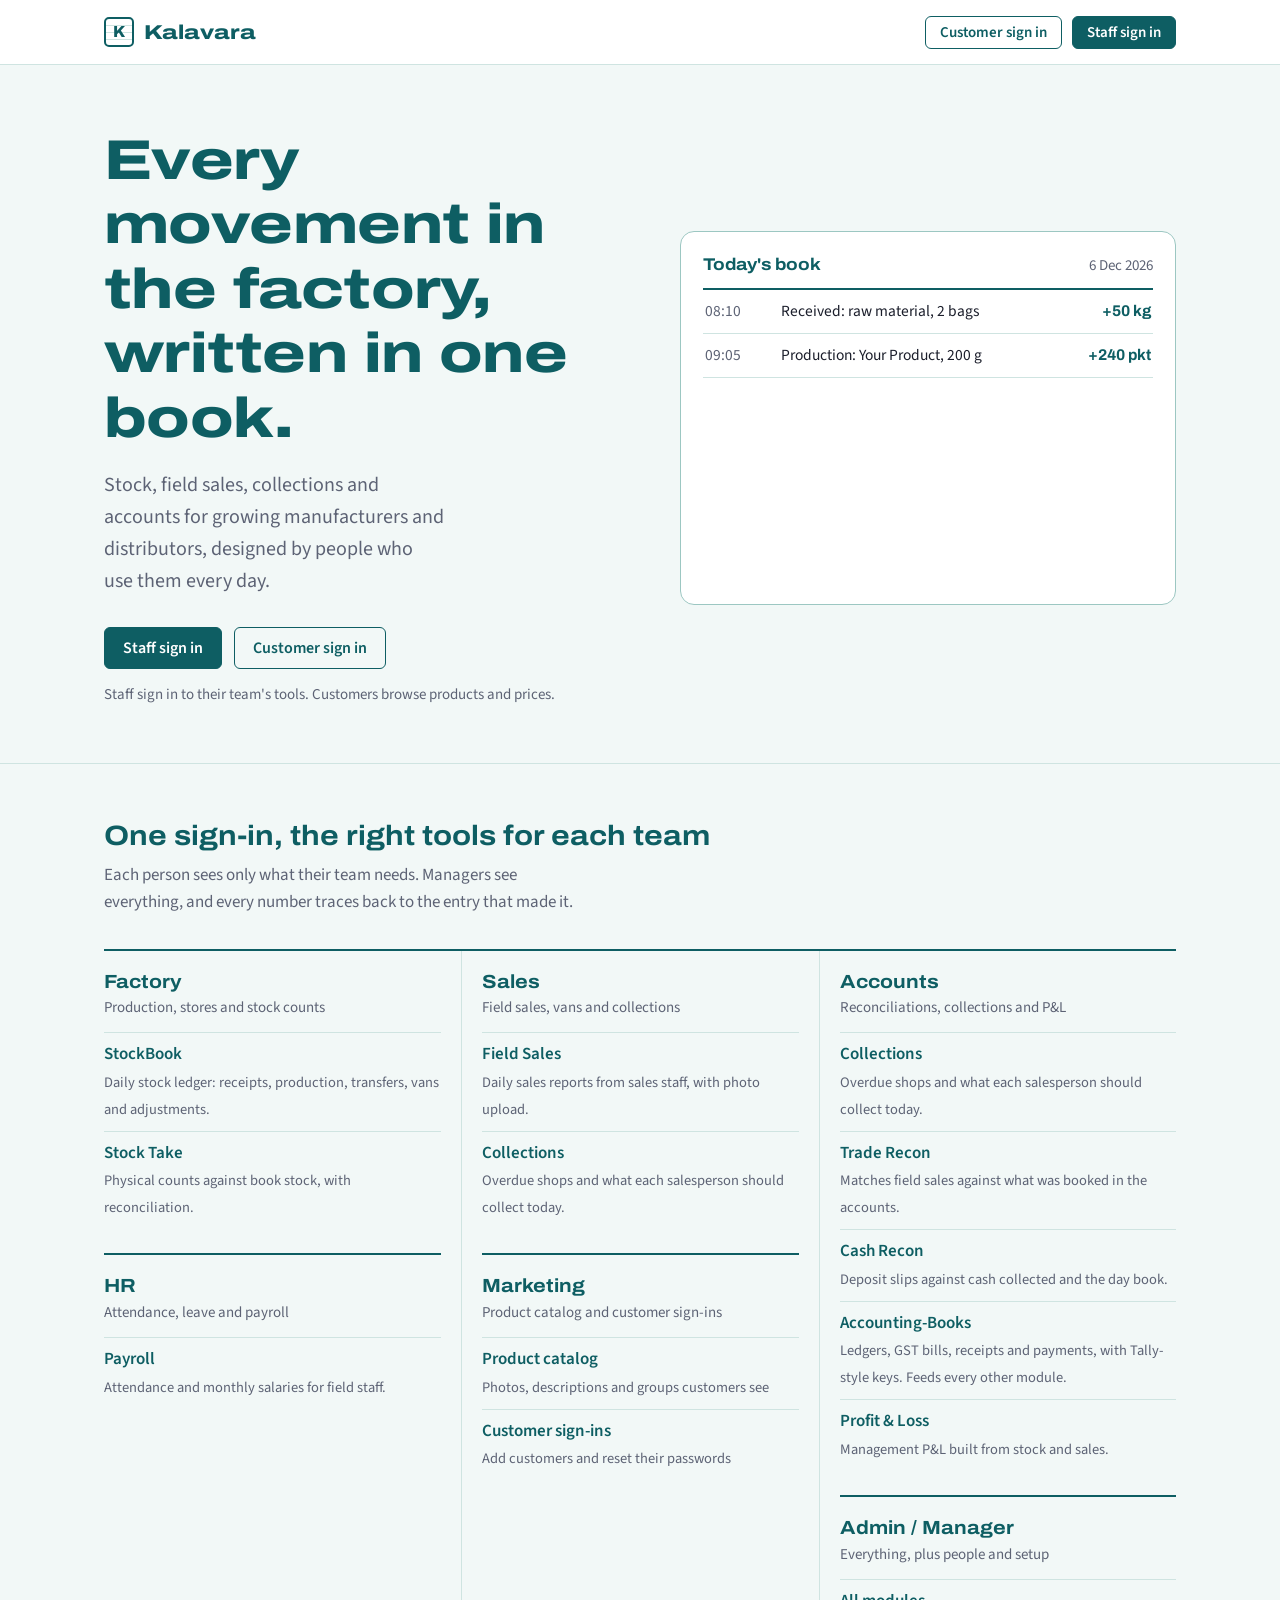
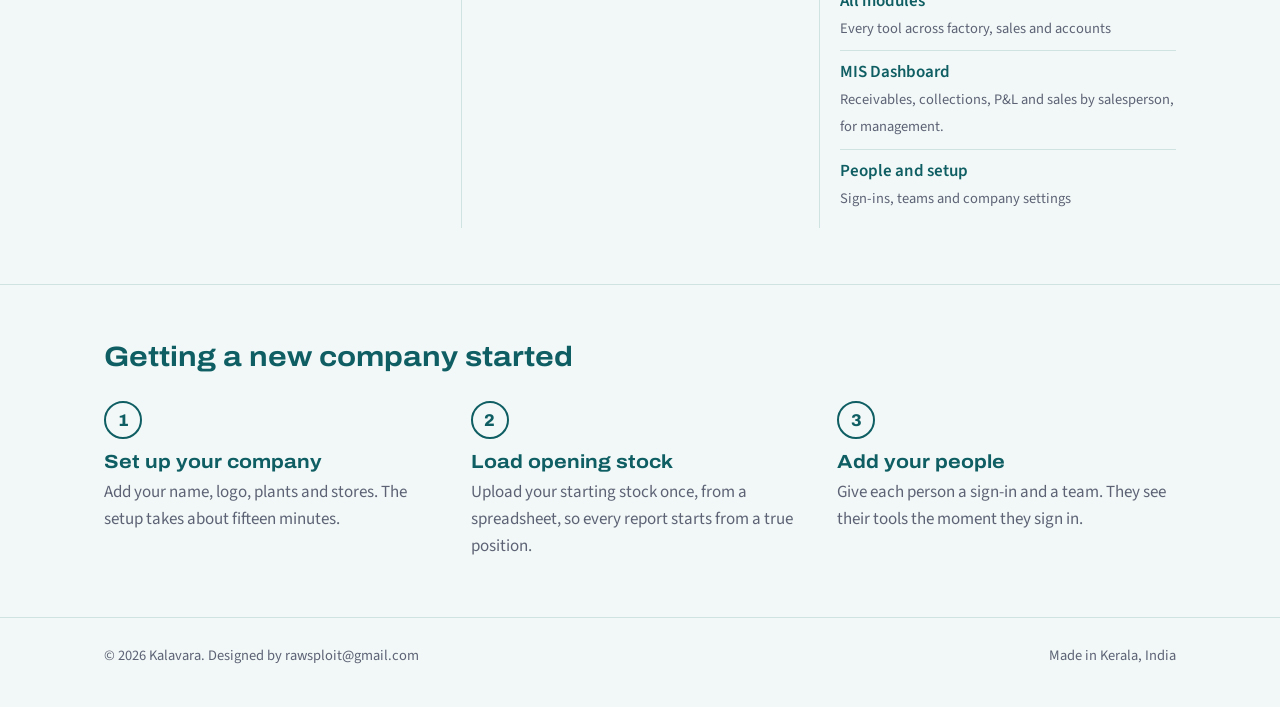
==== index.html @ 9daa93d4 "Home page tagline Co-Authored-By: Claude Opus 5.5 <noreply@anthropic.com> Claude-Session: https://cl" ====
<!DOCTYPE html>
<html lang="en">
<head>
<meta charset="UTF-8">
<meta name="viewport" content="width=device-width, initial-scale=1">
<title>{site}: stock, sales and accounts in one place</title>
<meta name="description" content="Stock, sales and accounts for growing factories and distributors, in one place.">
<link rel="manifest" href="manifest.webmanifest">
<meta name="theme-color" content="#1F2A6B">
<link rel="icon" type="image/png" href="icons/favicon-64.png">
<link rel="apple-touch-icon" href="icons/apple-touch-icon.png">
<meta name="apple-mobile-web-app-capable" content="yes">
<meta name="mobile-web-app-capable" content="yes">
<meta name="apple-mobile-web-app-title" content="Kalavara">
<meta name="apple-mobile-web-app-status-bar-style" content="default">
<link rel="stylesheet" href="assets/site.css">
<script src="assets/config.js"></script>
<script src="assets/site.js"></script>
<script src="assets/install.js"></script>
</head>
<body>

<header class="bar">
  <div class="wrap">
    <a class="brand" data-page="index.html" aria-label="Home">
      <span class="brand-mark" data-site-initial aria-hidden="true">K</span>
      <span class="brand-name" data-site-name>Kalavara</span>
    </a>
    <div class="bar-actions">
      <a class="btn btn-line btn-small" data-page="login.html" data-kind="customer">Customer sign in</a>
      <a class="btn btn-ink btn-small" data-page="login.html" data-kind="staff">Staff sign in</a>
    </div>
  </div>
</header>

<main>
  <section class="hero">
    <div class="wrap">
      <div>
        <h1>Every movement in the factory, written in one book.</h1>
        <p class="lead">Stock, field sales, collections and accounts for growing manufacturers and distributors, designed by people who use them every day.</p>
        <div class="hero-actions">
          <a class="btn btn-ink" data-page="login.html" data-kind="staff">Staff sign in</a>
          <a class="btn btn-line" data-page="login.html" data-kind="customer">Customer sign in</a>
        </div>
        <p class="hero-note">Staff sign in to their team's tools. Customers browse products and prices.</p>
      </div>

      <div class="book" aria-label="Example of a day's stock and cash movements">
        <div class="book-head">
          <h3>Today's book</h3>
          <span class="book-date" id="bookDate"></span>
        </div>
        <ul class="book-rows" id="bookRows"></ul>
        <span class="stamp" id="bookStamp" hidden>Balanced</span>
      </div>
    </div>
  </section>

  <section class="section" id="teams">
    <div class="wrap">
      <h2>One sign-in, the right tools for each team</h2>
      <p class="section-intro">Each person sees only what their team needs. Managers see everything, and every number traces back to the entry that made it.</p>
      <div class="teams" id="teamsGrid"></div>
    </div>
  </section>

  <section class="section">
    <div class="wrap">
      <h2>Getting a new company started</h2>
      <div class="steps">
        <div class="step"><h3>Set up your company</h3><p>Add your name, logo, plants and stores. The setup takes about fifteen minutes.</p></div>
        <div class="step"><h3>Load opening stock</h3><p>Upload your starting stock once, from a spreadsheet, so every report starts from a true position.</p></div>
        <div class="step"><h3>Add your people</h3><p>Give each person a sign-in and a team. They see their tools the moment they sign in.</p></div>
      </div>
    </div>
  </section>
</main>

<footer class="foot">
  <div class="wrap">
    <span data-credit></span>
    <span>Made in Kerala, India</span>
  </div>
</footer>

<script>
(function () {
  /* Teams and their modules */
  var grid = document.getElementById("teamsGrid");
  var cards = window.TEAMS.map(function (t) {
    var mods = t.id === "admin"
      ? [{ name: "All modules", desc: "Every tool across factory, sales and accounts" }]
          .concat(window.MODULES.filter(function (m) { return !m.teams.length; }))
          .concat([{ name: "People and setup", desc: "Sign-ins, teams and company settings" }])
      : t.id === "marketing"
      ? [{ name: "Product catalog", desc: "Photos, descriptions and groups customers see" }, { name: "Customer sign-ins", desc: "Add customers and reset their passwords" }]
      : window.MODULES.filter(function (m) { return m.teams.indexOf(t.id) !== -1; });
    return '<div class="team"><h3>' + Suite.esc(t.name) + '</h3><p class="blurb">' + Suite.esc(t.blurb) + '</p><ul>' +
      mods.map(function (m) { return '<li><b>' + Suite.esc(m.name) + '</b><span>' + Suite.esc(m.desc) + '</span></li>'; }).join("") +
      '</ul></div>';
  });
  /* three stacked columns, so a long team doesn't leave gaps beside the short ones */
  var cols = [[], [], []];
  cards.forEach(function (html, i) { cols[i % 3].push(html); });
  grid.innerHTML = cols.map(function (c) { return '<div class="team-col">' + c.join("") + "</div>"; }).join("");

  /* Today's book: the day's entries write themselves in, once */
  var rows = [
    ["08:10", "Received: raw material, 2 bags",        "+50 kg",   ""],
    ["09:05", "Production: Your Product, 200 g",       "+240 pkt", ""],
    ["09:40", "Van 001 loaded for the north route",    "−180 pkt", "out"],
    ["12:15", "Cash collected: City Supermarket",      "₹ 8,450",  ""],
    ["15:30", "Returned from van 001",                 "+12 pkt",  ""],
    ["17:45", "Deposit slip matched to the day book",  "₹ 21,300", ""]
  ];
  var d = new Date();
  document.getElementById("bookDate").textContent =
    d.toLocaleDateString("en-IN", { day: "numeric", month: "short", year: "numeric" });
  var list = document.getElementById("bookRows");
  var still = window.matchMedia("(prefers-reduced-motion: reduce)").matches;
  function add(i) {
    var r = rows[i];
    var li = document.createElement("li");
    if (!still) li.className = "new";
    li.innerHTML = '<span class="t">' + r[0] + '</span><span class="what">' + r[1] +
      '</span><span class="qty ' + r[3] + '">' + r[2] + '</span>';
    list.appendChild(li);
  }
  if (still) { rows.forEach(function (_, i) { add(i); }); document.getElementById("bookStamp").hidden = false; }
  else {
    var i = 0;
    var timer = setInterval(function () {
      add(i++);
      if (i === rows.length) { clearInterval(timer); setTimeout(function () { document.getElementById("bookStamp").hidden = false; }, 500); }
    }, 650);
  }
})();
</script>
</body>
</html>
---- assets/site.css ----
@import url("https://fonts.googleapis.com/css2?family=Archivo:wdth,wght@112,500;112,700;125,800&family=Source+Sans+3:wght@400;600&display=swap");

:root {
  --ink: #1F2A6B;          /* carbon-copy blue ink */
  --ink-soft: #4A5596;
  --paper: #F4F6FB;        /* pale bill-book paper */
  --sheet: #FFFFFF;
  --rule: #D5DBEC;         /* ruled lines */
  --rule-strong: #AEB7D6;
  --text: #1B1E2B;
  --muted: #5D6375;
  --stamp: #2E7D4F;        /* "OK" stamp green */
  --stamp-bg: #E5F2EA;
  --danger: #B42318;
  --radius-s: 6px;
  --radius-l: 14px;
  --head: "Archivo", "Arial Narrow", sans-serif;
  --body: "Source Sans 3", "Segoe UI", sans-serif;
  --tint-1: #EEF1F9; --tint-2: #E3E8F7; --tint-3: #DDE2F5;
}
/* Colour themes per client (CLIENTS[c].theme): accents follow the login backdrop. */
body.theme-teal {
  --ink: #0E5E63; --ink-soft: #3E8B8C; --paper: #F2F8F7;
  --rule: #CFE4E1; --rule-strong: #9CC7C2;
  --tint-1: #EAF4F2; --tint-2: #DCEEEA; --tint-3: #CBE6E1;
}
body.theme-maroon {
  --ink: #7A1F2E; --ink-soft: #A3505F; --paper: #FBF5F5;
  --rule: #EDD9DC; --rule-strong: #D6AEB5;
  --tint-1: #FAEEF0; --tint-2: #F4DFE3; --tint-3: #EECFD5;
}
body.theme-blue {
  --ink: #1D4FA8; --ink-soft: #4F78C2; --paper: #F3F6FC;
  --rule: #D3DDF0; --rule-strong: #A8BBE0;
  --tint-1: #EDF2FC; --tint-2: #DFE8FA; --tint-3: #CFDDF8;
}

* { box-sizing: border-box; }
html, body { margin: 0; }
body {
  font-family: var(--body);
  font-size: 17px;
  line-height: 1.6;
  color: var(--text);
  background: var(--paper);
}
h1, h2, h3 { font-family: var(--head); color: var(--ink); line-height: 1.15; margin: 0; }
h1 { font-size: clamp(34px, 5vw, 56px); font-weight: 800; font-stretch: 125%; letter-spacing: -0.01em; }
h2 { font-size: 28px; font-weight: 700; font-stretch: 112%; }
h3 { font-size: 19px; font-weight: 700; font-stretch: 112%; }
p { margin: 0; }
a { color: var(--ink); }
:focus-visible { outline: 3px solid var(--ink-soft); outline-offset: 2px; border-radius: 4px; }

.wrap { max-width: 1120px; margin: 0 auto; padding: 0 24px; }

/* ---------- top bar ---------- */
.bar { border-bottom: 1px solid var(--rule); background: var(--sheet); }
.bar .wrap { display: flex; align-items: center; justify-content: space-between; height: 64px; gap: 16px; }
.brand { display: flex; align-items: center; gap: 10px; text-decoration: none; }
.brand-mark {
  width: 30px; height: 30px; border: 2px solid var(--ink); border-radius: 5px;
  display: grid; place-items: center; font-family: var(--head); font-weight: 800; color: var(--ink); font-size: 16px;
  background: repeating-linear-gradient(to bottom, transparent 0 6px, var(--rule) 6px 7px);
}
.brand-name { font-family: var(--head); font-weight: 800; font-stretch: 125%; font-size: 20px; color: var(--ink); }
.bar-actions { display: flex; gap: 10px; }

/* ---------- buttons ---------- */
.btn {
  display: inline-flex; align-items: center; justify-content: center; gap: 8px;
  font: 600 16px/1 var(--body); padding: 12px 18px; border-radius: var(--radius-s);
  border: 1.5px solid var(--ink); cursor: pointer; text-decoration: none;
}
.btn-ink { background: var(--ink); color: #fff; }
.btn-ink:hover { background: #17205A; }
.btn-line { background: transparent; color: var(--ink); }
.btn-line:hover { background: var(--tint-2); }
.btn-small { padding: 8px 14px; font-size: 15px; }
.btn[disabled] { opacity: .6; cursor: wait; }

/* ---------- hero ---------- */
.hero { padding: 64px 0 56px; }
.hero .wrap { display: grid; grid-template-columns: 1.05fr 1fr; gap: 56px; align-items: center; }
.hero p.lead { font-size: 20px; color: var(--muted); margin-top: 18px; max-width: 34ch; }
.hero-actions { display: flex; flex-wrap: wrap; gap: 12px; margin-top: 30px; }
.hero-note { margin-top: 14px; font-size: 15px; color: var(--muted); }

/* the day's book */
.book {
  background: var(--sheet); border: 1px solid var(--rule-strong); border-radius: var(--radius-l);
  padding: 22px 22px 18px; position: relative;
}
.book-head { display: flex; justify-content: space-between; align-items: baseline; border-bottom: 2px solid var(--ink); padding-bottom: 10px; }
.book-head h3 { font-size: 17px; }
.book-date { color: var(--muted); font-size: 15px; }
.book-rows { list-style: none; margin: 0; padding: 0; min-height: 296px; }
.book-rows li {
  display: grid; grid-template-columns: 64px 1fr auto; gap: 12px; align-items: baseline;
  padding: 9px 2px; border-bottom: 1px solid var(--rule); font-size: 15.5px;
}
.book-rows .t { color: var(--muted); font-variant-numeric: tabular-nums; }
.book-rows .what { color: var(--text); }
.book-rows .qty { font-family: var(--head); font-weight: 700; color: var(--ink); font-variant-numeric: tabular-nums; }
.book-rows .qty.out { color: var(--danger); }
.book-rows li.new { animation: ink-in .7s ease-out; }
@keyframes ink-in { from { opacity: 0; transform: translateY(-6px); } to { opacity: 1; transform: none; } }
.stamp {
  position: absolute; right: 18px; bottom: -16px; transform: rotate(-6deg);
  border: 2.5px solid var(--stamp); color: var(--stamp); background: var(--stamp-bg);
  font-family: var(--head); font-weight: 800; font-stretch: 112%; font-size: 15px;
  padding: 4px 12px; border-radius: 6px;
}
@media (prefers-reduced-motion: reduce) { .book-rows li.new { animation: none; } }

/* ---------- teams ---------- */
.section { padding: 56px 0; border-top: 1px solid var(--rule); }
.section-intro { max-width: 60ch; color: var(--muted); margin-top: 10px; }
.teams { display: grid; grid-template-columns: repeat(3, 1fr); margin-top: 32px; border-top: 2px solid var(--ink); }
.team-col { padding: 0 20px; border-left: 1px solid var(--rule); }
.team-col:first-child { padding-left: 0; border-left: 0; }
.team-col:last-child { padding-right: 0; }
.team { padding: 20px 0 8px; }
.team + .team { margin-top: 16px; border-top: 2px solid var(--ink); }
.team p.blurb { color: var(--muted); font-size: 15px; margin: 4px 0 12px; }
.team ul { list-style: none; padding: 0; margin: 0; }
.team li { padding: 8px 0; border-top: 1px solid var(--rule); }
.team li b { color: var(--ink); font-weight: 600; display: block; }
.team li span { font-size: 14.5px; color: var(--muted); }

/* ---------- steps (a real sequence) ---------- */
.steps { display: grid; grid-template-columns: repeat(3, 1fr); gap: 28px; margin-top: 28px; counter-reset: s; }
.step { counter-increment: s; }
.step::before {
  content: counter(s); display: grid; place-items: center; width: 34px; height: 34px; border-radius: 50%;
  border: 2px solid var(--ink); font-family: var(--head); font-weight: 800; color: var(--ink); margin-bottom: 12px;
}
.step p { color: var(--muted); margin-top: 6px; }

/* ---------- footer ---------- */
.foot { border-top: 1px solid var(--rule); padding: 26px 0 40px; color: var(--muted); font-size: 14.5px; }
.foot .wrap { display: flex; justify-content: space-between; flex-wrap: wrap; gap: 10px; }

/* ---------- login ---------- */
.login-page { min-height: 100vh; display: grid; grid-template-rows: auto 1fr auto; }
/* login backdrop: same as Accounting-Books - dark at the top, light teal glow low down,
   soft painted-canvas texture. The header keeps its white bar; the footer turns light. */
.login-page {
  background-color:#073f49;
  background-image:
    url("data:image/svg+xml,%3Csvg xmlns='http://www.w3.org/2000/svg' width='140' height='140' preserveAspectRatio='none'%3E%3Cfilter id='g'%3E%3CfeTurbulence type='fractalNoise' baseFrequency='.85' numOctaves='2' stitchTiles='stitch'/%3E%3CfeColorMatrix values='0 0 0 0 0  0 0 0 0 .08  0 0 0 0 .1  0 0 0 .18 0'/%3E%3C/filter%3E%3Crect width='100%' height='100%' filter='url(%23g)'/%3E%3C/svg%3E"),
    url("data:image/svg+xml,%3Csvg xmlns='http://www.w3.org/2000/svg' width='1200' height='800' preserveAspectRatio='none'%3E%3Cfilter id='l' x='0' y='0' width='100%' height='100%'%3E%3CfeTurbulence type='fractalNoise' baseFrequency='.004' numOctaves='6' seed='17'/%3E%3CfeColorMatrix values='0 0 0 0 .25  0 0 0 0 .62  0 0 0 0 .6  0.45 0 0 0 -0.2'/%3E%3C/filter%3E%3Crect width='100%' height='100%' filter='url(%23l)'/%3E%3C/svg%3E"),
    url("data:image/svg+xml,%3Csvg xmlns='http://www.w3.org/2000/svg' width='1200' height='800' preserveAspectRatio='none'%3E%3Cfilter id='d' x='0' y='0' width='100%' height='100%'%3E%3CfeTurbulence type='fractalNoise' baseFrequency='.0035' numOctaves='6' seed='4'/%3E%3CfeColorMatrix values='0 0 0 0 .01  0 0 0 0 .12  0 0 0 0 .15  0.9 0 0 0 -0.3'/%3E%3C/filter%3E%3Crect width='100%' height='100%' filter='url(%23d)'/%3E%3C/svg%3E"),
    linear-gradient(180deg,rgba(2,16,22,.95) 0%,rgba(3,24,32,.75) 22%,rgba(4,30,38,.35) 45%,transparent 65%),
    radial-gradient(ellipse 140% 80% at 50% 100%,transparent 55%,rgba(3,26,34,.35) 100%),
    radial-gradient(ellipse 75% 60% at 45% 92%,#22a39c 0%,#19908b 25%,#11736f 50%,#0b5a5f 80%,#084550 100%);
  background-size:140px 140px,cover,cover,100% 100%,100% 100%,100% 100%;
  background-attachment:fixed;
}
/* maroon backdrop, for clients with theme: "maroon" */
.login-page.theme-maroon {
  background-color:#3a0d16;
  background-image:
    url("data:image/svg+xml,%3Csvg xmlns='http://www.w3.org/2000/svg' width='140' height='140' preserveAspectRatio='none'%3E%3Cfilter id='g'%3E%3CfeTurbulence type='fractalNoise' baseFrequency='.85' numOctaves='2' stitchTiles='stitch'/%3E%3CfeColorMatrix values='0 0 0 0 .1  0 0 0 0 0  0 0 0 0 .02  0 0 0 .18 0'/%3E%3C/filter%3E%3Crect width='100%' height='100%' filter='url(%23g)'/%3E%3C/svg%3E"),
    url("data:image/svg+xml,%3Csvg xmlns='http://www.w3.org/2000/svg' width='1200' height='800' preserveAspectRatio='none'%3E%3Cfilter id='l' x='0' y='0' width='100%' height='100%'%3E%3CfeTurbulence type='fractalNoise' baseFrequency='.004' numOctaves='6' seed='17'/%3E%3CfeColorMatrix values='0 0 0 0 .78  0 0 0 0 .4  0 0 0 0 .45  0.45 0 0 0 -0.2'/%3E%3C/filter%3E%3Crect width='100%' height='100%' filter='url(%23l)'/%3E%3C/svg%3E"),
    url("data:image/svg+xml,%3Csvg xmlns='http://www.w3.org/2000/svg' width='1200' height='800' preserveAspectRatio='none'%3E%3Cfilter id='d' x='0' y='0' width='100%' height='100%'%3E%3CfeTurbulence type='fractalNoise' baseFrequency='.0035' numOctaves='6' seed='4'/%3E%3CfeColorMatrix values='0 0 0 0 .12  0 0 0 0 .02  0 0 0 0 .04  0.9 0 0 0 -0.3'/%3E%3C/filter%3E%3Crect width='100%' height='100%' filter='url(%23d)'/%3E%3C/svg%3E"),
    linear-gradient(180deg,rgba(18,3,7,.95) 0%,rgba(26,5,10,.75) 22%,rgba(34,7,13,.35) 45%,transparent 65%),
    radial-gradient(ellipse 140% 80% at 50% 100%,transparent 55%,rgba(28,5,10,.45) 100%),
    radial-gradient(ellipse 75% 60% at 45% 92%,#b04257 0%,#963246 25%,#7a2436 50%,#5e1928 80%,#45101d 100%);
  background-size:140px 140px,cover,cover,100% 100%,100% 100%,100% 100%;
  background-attachment:fixed;
}
/* blue backdrop, for clients with theme: "blue" */
.login-page.theme-blue {
  background-color:#0a1d44;
  background-image:
    url("data:image/svg+xml,%3Csvg xmlns='http://www.w3.org/2000/svg' width='140' height='140' preserveAspectRatio='none'%3E%3Cfilter id='g'%3E%3CfeTurbulence type='fractalNoise' baseFrequency='.85' numOctaves='2' stitchTiles='stitch'/%3E%3CfeColorMatrix values='0 0 0 0 0  0 0 0 0 .03  0 0 0 0 .12  0 0 0 .18 0'/%3E%3C/filter%3E%3Crect width='100%' height='100%' filter='url(%23g)'/%3E%3C/svg%3E"),
    url("data:image/svg+xml,%3Csvg xmlns='http://www.w3.org/2000/svg' width='1200' height='800' preserveAspectRatio='none'%3E%3Cfilter id='l' x='0' y='0' width='100%' height='100%'%3E%3CfeTurbulence type='fractalNoise' baseFrequency='.004' numOctaves='6' seed='17'/%3E%3CfeColorMatrix values='0 0 0 0 .3  0 0 0 0 .45  0 0 0 0 .85  0.45 0 0 0 -0.2'/%3E%3C/filter%3E%3Crect width='100%' height='100%' filter='url(%23l)'/%3E%3C/svg%3E"),
    url("data:image/svg+xml,%3Csvg xmlns='http://www.w3.org/2000/svg' width='1200' height='800' preserveAspectRatio='none'%3E%3Cfilter id='d' x='0' y='0' width='100%' height='100%'%3E%3CfeTurbulence type='fractalNoise' baseFrequency='.0035' numOctaves='6' seed='4'/%3E%3CfeColorMatrix values='0 0 0 0 .01  0 0 0 0 .04  0 0 0 0 .14  0.9 0 0 0 -0.3'/%3E%3C/filter%3E%3Crect width='100%' height='100%' filter='url(%23d)'/%3E%3C/svg%3E"),
    linear-gradient(180deg,rgba(3,8,24,.95) 0%,rgba(4,12,34,.75) 22%,rgba(5,16,44,.35) 45%,transparent 65%),
    radial-gradient(ellipse 140% 80% at 50% 100%,transparent 55%,rgba(3,10,30,.45) 100%),
    radial-gradient(ellipse 75% 60% at 45% 92%,#2f6bd0 0%,#2456b4 25%,#1a3f8e 50%,#122d6a 80%,#0b1f4d 100%);
  background-size:140px 140px,cover,cover,100% 100%,100% 100%,100% 100%;
  background-attachment:fixed;
}
.login-page .login-card { box-shadow: 0 20px 50px rgba(0,0,0,.28); border-color: transparent; }
.login-page .foot { border-top-color: rgba(255,255,255,.15); color: rgba(255,255,255,.75); }
.login-page .foot a { color: #fff; }

.login-main { display: grid; place-items: center; padding: 40px 16px; }
.login-card {
  width: 100%; max-width: 440px; background: var(--sheet); border: 1px solid var(--rule-strong);
  border-radius: var(--radius-l); padding: 28px;
}
.switch { display: grid; grid-template-columns: 1fr 1fr; border: 1.5px solid var(--ink); border-radius: var(--radius-s); overflow: hidden; margin-bottom: 22px; }
.switch button { font: 600 15px var(--body); padding: 10px; border: 0; background: transparent; color: var(--ink); cursor: pointer; }
.switch button[aria-pressed="true"] { background: var(--ink); color: #fff; }
.client-line { color: var(--muted); font-size: 15px; margin: 6px 0 20px; }
.field { display: block; margin-bottom: 16px; }
.field span { display: block; font-weight: 600; font-size: 15px; margin-bottom: 6px; }
.field input {
  width: 100%; font: 400 16px var(--body); padding: 11px 12px; border: 1.5px solid var(--rule-strong);
  border-radius: var(--radius-s); background: #fff; color: var(--text);
}
.field input:focus { border-color: var(--ink); outline: none; box-shadow: 0 0 0 3px var(--tint-3); }
.form-error { color: var(--danger); font-size: 15px; min-height: 22px; margin: -4px 0 10px; }
.demo-hint { margin-top: 18px; padding: 12px 14px; border: 1px dashed var(--rule-strong); border-radius: var(--radius-s); font-size: 14.5px; color: var(--muted); }
.demo-hint code { font-family: var(--body); font-weight: 600; color: var(--ink); }

/* ---------- portal shell ---------- */
.shell { display: grid; grid-template-columns: 260px 1fr; min-height: 100vh; }
.side { background: var(--sheet); border-right: 1px solid var(--rule); display: flex; flex-direction: column; }
.side-top { padding: 18px 18px 14px; border-bottom: 1px solid var(--rule); }
.side-client { font-weight: 600; margin-top: 12px; }
.side-user { font-size: 14.5px; color: var(--muted); }
.side nav { padding: 10px; flex: 1; overflow-y: auto; }
.side nav h4 { font: 600 13.5px var(--body); color: var(--muted); margin: 14px 10px 6px; }
.side nav button {
  display: block; width: 100%; text-align: left; font: 400 16px var(--body); color: var(--text);
  background: none; border: 0; border-radius: var(--radius-s); padding: 9px 10px; cursor: pointer;
}
.side nav button:hover { background: var(--tint-1); }
.side nav button[aria-current="page"] { background: var(--tint-2); color: var(--ink); font-weight: 600; box-shadow: inset 3px 0 0 var(--ink); }
.side-foot { padding: 14px 18px; border-top: 1px solid var(--rule); font-size: 13.5px; color: var(--muted); }
.main { display: flex; flex-direction: column; min-width: 0; }
.main-bar { height: 60px; display: flex; align-items: center; justify-content: space-between; padding: 0 24px; border-bottom: 1px solid var(--rule); background: var(--sheet); }
.main-bar h2 { font-size: 20px; }
.menu-btn { display: none; }
.view { padding: 28px 24px; flex: 1; }
.frame { width: 100%; height: calc(100vh - 60px); border: 0; display: block; background: #fff; }
.home-grid { display: grid; grid-template-columns: repeat(auto-fill, minmax(250px, 1fr)); gap: 16px; margin-top: 20px; }
.mod {
  text-align: left; background: var(--sheet); border: 1px solid var(--rule-strong); border-radius: var(--radius-l);
  padding: 18px; cursor: pointer; font: inherit; color: inherit;
  display: flex; flex-direction: column; align-items: flex-start; justify-content: flex-start;
}
.mod:hover { border-color: var(--ink); }
.mod p { color: var(--muted); font-size: 15px; margin-top: 6px; }
.status { display: inline-block; font-size: 13.5px; font-weight: 600; padding: 2px 8px; border-radius: 4px; }
.status.live { color: var(--stamp); background: var(--stamp-bg); }
.status.soon { color: var(--muted); background: #EEF0F5; }
.empty {
  max-width: 560px; margin: 40px auto; text-align: center; background: var(--sheet);
  border: 1px dashed var(--rule-strong); border-radius: var(--radius-l); padding: 36px 28px;
}
.empty p { color: var(--muted); margin: 10px 0 18px; }

/* ---------- catalog ---------- */
.cat-tools { display: flex; flex-wrap: wrap; gap: 10px; align-items: center; margin: 18px 0 22px; }
.cat-tools input { flex: 1; min-width: 200px; font: 400 16px var(--body); padding: 10px 12px; border: 1.5px solid var(--rule-strong); border-radius: var(--radius-s); }
.chip { font: 600 14.5px var(--body); padding: 7px 12px; border-radius: 999px; border: 1.5px solid var(--rule-strong); background: #fff; color: var(--ink); cursor: pointer; }
.chip[aria-pressed="true"] { background: var(--ink); border-color: var(--ink); color: #fff; }
.products { display: grid; grid-template-columns: repeat(auto-fill, minmax(220px, 1fr)); gap: 16px; }
.product { background: var(--sheet); border: 1px solid var(--rule-strong); border-radius: var(--radius-l); overflow: hidden; display: flex; flex-direction: column; }
.product .pic {
  aspect-ratio: 4 / 3; display: grid; place-items: center; font-family: var(--head); font-weight: 800; font-stretch: 125%;
  font-size: 30px; color: var(--ink-soft); background: repeating-linear-gradient(to bottom, #F7F8FC 0 22px, var(--rule) 22px 23px);
}
.product .pic img { width: 100%; height: 100%; object-fit: cover; }
.product .info { padding: 14px; }
.product .cat { font-size: 13.5px; color: var(--muted); }
.product h3 { font-size: 17px; margin-top: 2px; }
.packs { list-style: none; margin: 10px 0 0; padding: 0; }
.packs li { display: flex; justify-content: space-between; padding: 6px 0; border-top: 1px solid var(--rule); font-size: 15px; }
.packs b { font-family: var(--head); color: var(--ink); font-variant-numeric: tabular-nums; }

/* ---------- responsive ---------- */
@media (max-width: 900px) {
  .hero .wrap { grid-template-columns: 1fr; gap: 40px; }
  .teams { grid-template-columns: 1fr; }
  .team-col, .team-col:first-child { padding: 0; border-left: 0; }
  .team-col + .team-col .team:first-child { margin-top: 16px; border-top: 2px solid var(--ink); }
  .steps { grid-template-columns: 1fr; }
  .shell { grid-template-columns: 1fr; }
  .side { position: fixed; inset: 0 auto 0 0; width: 270px; z-index: 20; transform: translateX(-100%); transition: transform .2s; }
  .side.open { transform: none; box-shadow: 0 0 0 100vmax rgba(20, 25, 60, .35); }
  .menu-btn { display: inline-flex; }
}
@media (max-width: 560px) {
  .teams { grid-template-columns: 1fr; }
  .bar-actions .btn-line { display: none; }
}

/* ---------- admin screens ---------- */
.muted { color: var(--muted); font-size: 15px; }
.row-head { display: flex; justify-content: space-between; align-items: center; gap: 12px; margin: 22px 0 12px; }
.tbl { width: 100%; border-collapse: collapse; background: var(--sheet); border: 1px solid var(--rule-strong); border-radius: var(--radius-l); overflow: hidden; }
.tbl th { text-align: left; font: 600 14px var(--body); color: var(--muted); padding: 10px 14px; border-bottom: 2px solid var(--ink); background: #F9FAFD; }
.tbl td { padding: 10px 14px; border-bottom: 1px solid var(--rule); vertical-align: middle; font-size: 15.5px; }
.tbl tr:last-child td { border-bottom: 0; }
.panel { background: var(--sheet); border: 1px solid var(--rule-strong); border-radius: var(--radius-l); padding: 20px; margin-top: 18px; }
.panel h3 { margin-bottom: 14px; }
.form-grid { display: grid; grid-template-columns: repeat(auto-fill, minmax(220px, 1fr)); gap: 0 16px; }
.field select { width: 100%; font: 400 16px var(--body); padding: 10px 12px; border: 1.5px solid var(--rule-strong); border-radius: var(--radius-s); background: #fff; color: var(--text); }
.field input[readonly] { background: #F3F5FA; color: var(--muted); }
.row-actions { display: flex; gap: 10px; flex-wrap: wrap; }
.mod .status { margin-top: 12px; }

/* ---------- install bar ---------- */
.install-bar {
  position: fixed; left: 12px; right: 12px; bottom: 12px; z-index: 50; margin: 0 auto; max-width: 560px;
  display: flex; align-items: center; gap: 12px; padding: 12px 12px 12px 16px;
  background: var(--sheet); color: var(--text); border: 1.5px solid var(--ink); border-radius: var(--radius-l);
  font-size: 15.5px; box-shadow: 0 6px 24px rgba(10, 30, 50, .18);
}
.install-bar span { flex: 1; }
.install-close { background: none; border: 0; font-size: 24px; line-height: 1; color: var(--muted); cursor: pointer; padding: 4px 8px; }

/* ---------- company setup wizard ---------- */
.wiz-steps { display: flex; flex-wrap: wrap; gap: 8px; margin-bottom: 4px; }
.wiz-step { display: flex; align-items: center; gap: 8px; font: 600 15px var(--body); padding: 8px 14px 8px 8px; border-radius: 999px;
  border: 1.5px solid var(--rule-strong); background: var(--sheet); color: var(--ink); cursor: pointer; }
.wiz-step b { display: inline-grid; place-items: center; width: 26px; height: 26px; border-radius: 50%; background: var(--tint-2); color: var(--ink); font-size: 13px; }
.wiz-step.done b { background: var(--stamp-bg); color: var(--stamp); }
.wiz-step.on { border-color: var(--ink); background: var(--ink); color: #fff; }
.wiz-step.on b { background: #fff; color: var(--ink); }
.wiz-sub { margin: 16px 0 8px; font: 600 16px var(--head); color: var(--ink); }
.tbl .cell, input.cell, select.cell { width: 100%; font: 400 15px var(--body); padding: 7px 9px; border: 1.5px solid var(--rule-strong); border-radius: var(--radius-s); background: #fff; color: var(--text); }
.tbl .cell:focus, input.cell:focus, select.cell:focus { border-color: var(--ink); outline: none; box-shadow: 0 0 0 3px var(--tint-3); }
.tbl .cell[readonly] { background: #F3F5FA; color: var(--muted); }
.tbl td small { display: block; margin-top: 3px; font-size: 12px; }
.tbl tr.off td { color: var(--muted); }
.wiz-errs { margin: 6px 0 10px 18px; font-size: 15px; color: var(--danger); max-height: 260px; overflow: auto; }
.wiz-errs li { margin: 3px 0; }
.ok-msg { color: var(--stamp); font-weight: 600; }
.wiz-help { margin: 4px 0 12px; }
.wiz-help summary { cursor: pointer; font-weight: 600; color: var(--ink); }
.wiz-review { margin-top: 12px; padding: 14px; border: 1px dashed var(--rule-strong); border-radius: var(--radius-s); background: var(--paper); }
@media (max-width: 720px) {
  .tbl { display: block; overflow-x: auto; }
}

/* ---------- product catalog editor (Marketing) ---------- */
.cat-admin { display: grid; grid-template-columns: repeat(auto-fill, minmax(280px, 1fr)); gap: 16px; }
.ca-card { background: var(--sheet); border: 1px solid var(--rule-strong); border-radius: var(--radius-l); overflow: hidden; display: flex; flex-direction: column; }
.ca-card.is-hidden { opacity: .72; border-style: dashed; }
.ca-pic { aspect-ratio: 4 / 3; background: var(--tint-1); display: grid; place-items: center; overflow: hidden; }
.ca-pic img { width: 100%; height: 100%; object-fit: cover; }
.ca-pic span { font-family: var(--head); font-weight: 800; font-size: 40px; color: var(--ink-soft); }
.ca-photo-actions { display: flex; gap: 8px; padding: 10px 14px 0; flex-wrap: wrap; }
.ca-photo-actions label { cursor: pointer; }
.ca-body { padding: 10px 14px 14px; }
.ca-body h3 { font-size: 17px; }
.ca-packs { font-size: 14px; margin: 4px 0 10px; }
.ca-body .field { margin-bottom: 10px; }
.ca-body textarea { width: 100%; font: 400 15px var(--body); padding: 9px 11px; border: 1.5px solid var(--rule-strong); border-radius: var(--radius-s); resize: vertical; }
.ca-body textarea:focus { border-color: var(--ink); outline: none; box-shadow: 0 0 0 3px var(--tint-3); }
.ca-row { display: flex; align-items: flex-end; gap: 14px; }
.ca-check { display: flex; align-items: center; gap: 8px; font-size: 15px; margin-bottom: 20px; cursor: pointer; }
.ca-check input { width: 18px; height: 18px; accent-color: var(--ink); }
.ca-msg { font-size: 14px; align-self: center; }
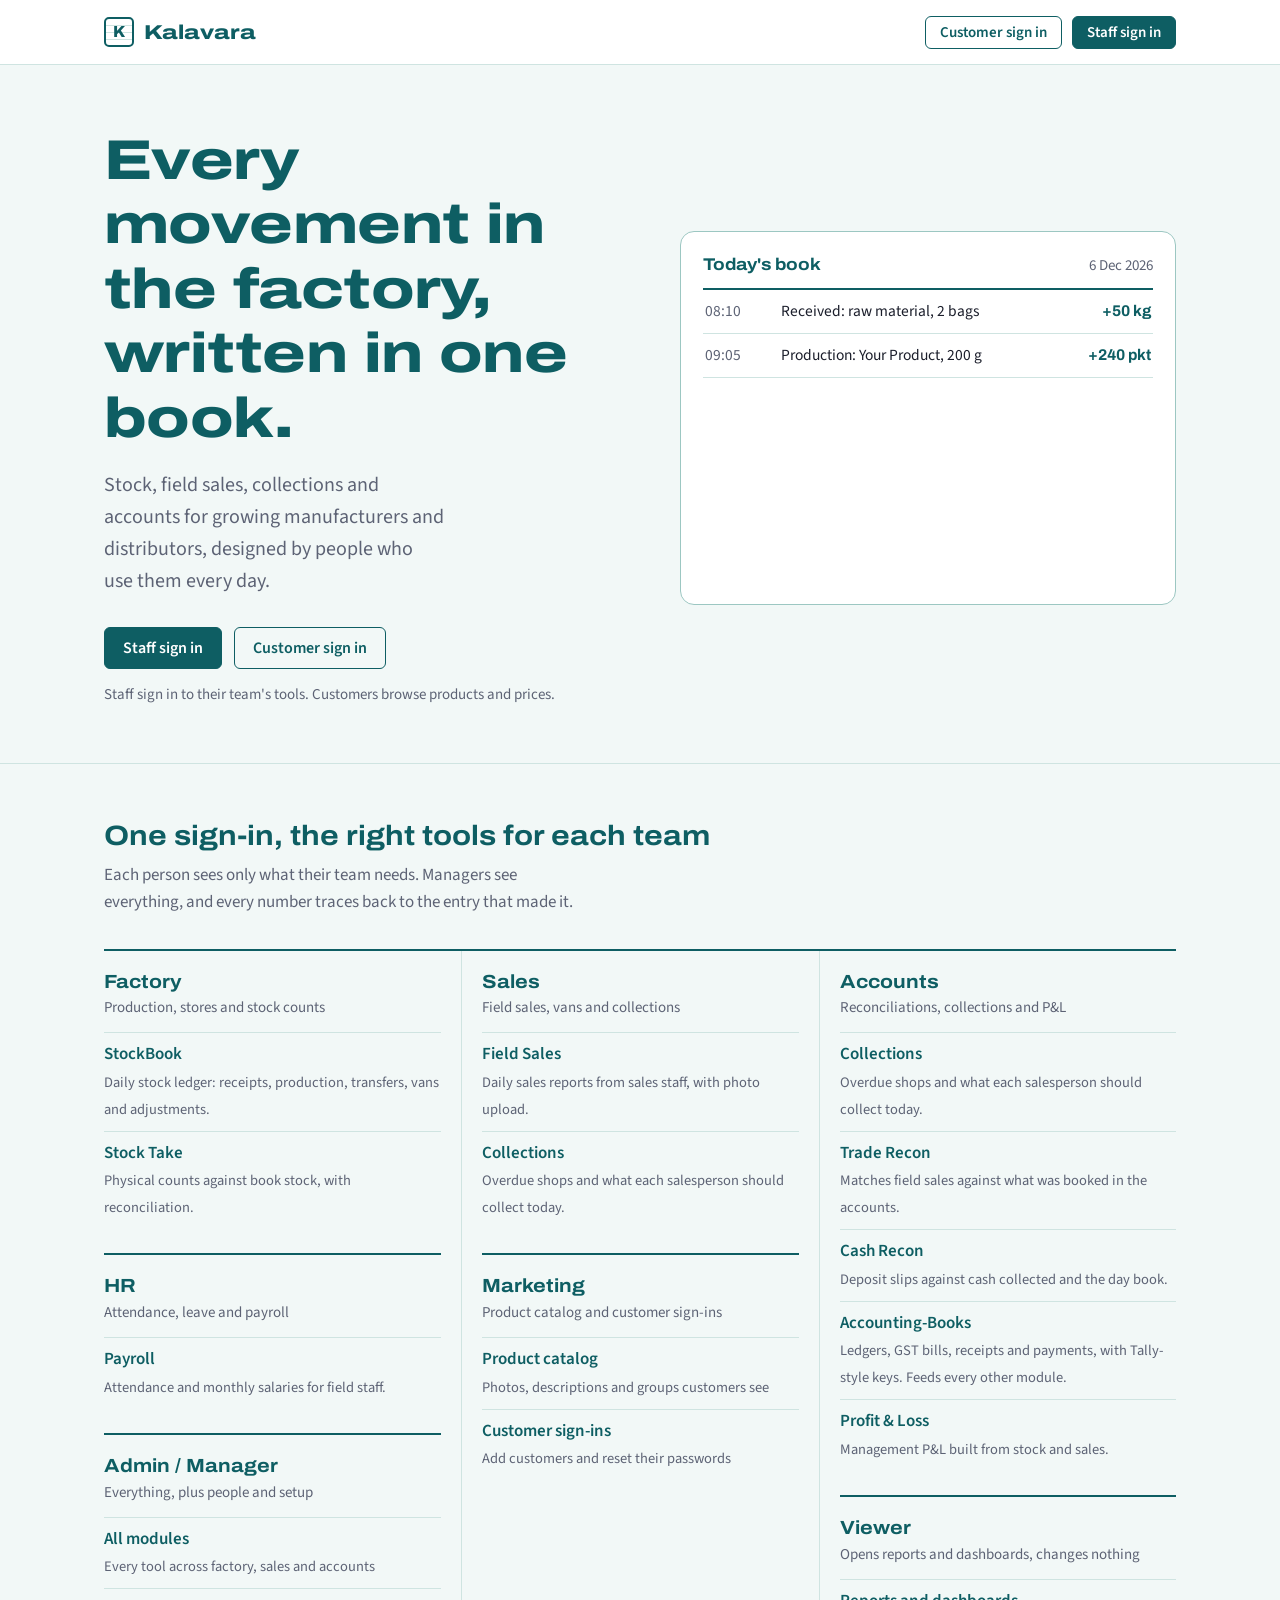
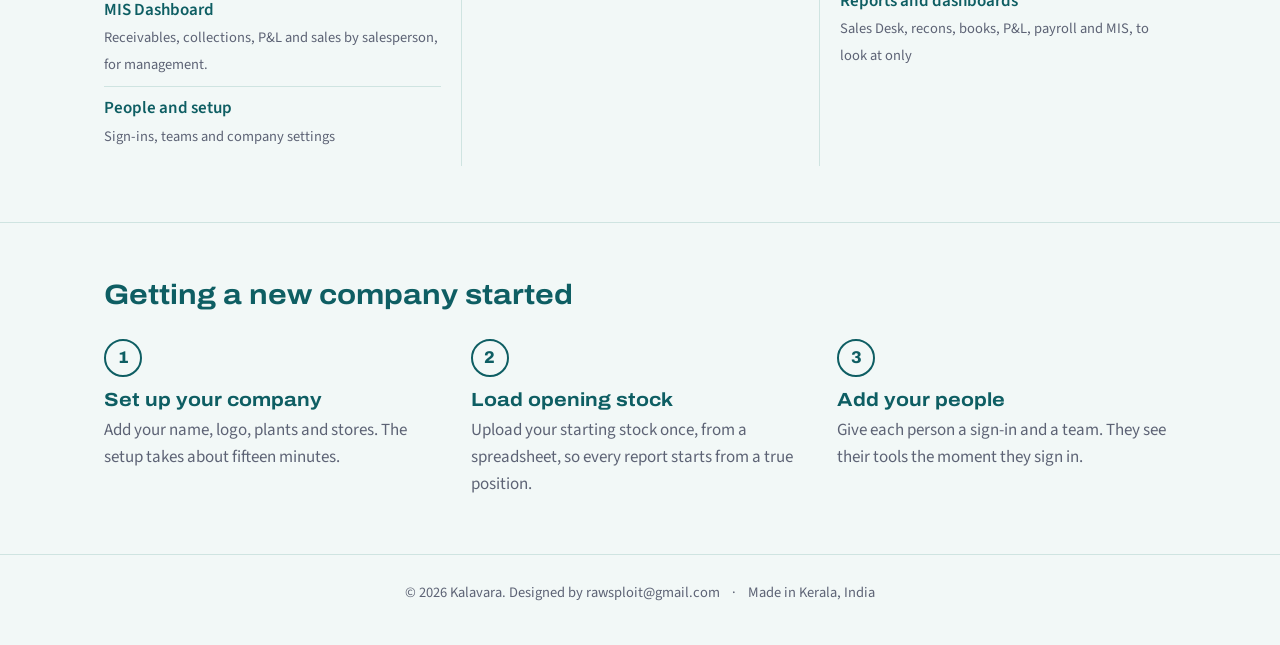
==== commit a5319f2d: "Viewer team, Home button and phone Back between screens, Billing from Field Sales Co-Authored-By: Cl" ====
--- a/index.html
+++ b/index.html
@@ -93,6 +93,8 @@
       ? [{ name: "All modules", desc: "Every tool across factory, sales and accounts" }]
           .concat(window.MODULES.filter(function (m) { return !m.teams.length; }))
           .concat([{ name: "People and setup", desc: "Sign-ins, teams and company settings" }])
+      : t.id === "viewer"
+      ? [{ name: "Reports and dashboards", desc: "Sales Desk, recons, books, P&L, payroll and MIS, to look at only" }]
       : t.id === "marketing"
       ? [{ name: "Product catalog", desc: "Photos, descriptions and groups customers see" }, { name: "Customer sign-ins", desc: "Add customers and reset their passwords" }]
       : window.MODULES.filter(function (m) { return m.teams.indexOf(t.id) !== -1; });
--- a/assets/site.css
+++ b/assets/site.css
@@ -139,7 +139,8 @@
 
 /* ---------- footer ---------- */
 .foot { border-top: 1px solid var(--rule); padding: 26px 0 40px; color: var(--muted); font-size: 14.5px; }
-.foot .wrap { display: flex; justify-content: space-between; flex-wrap: wrap; gap: 10px; }
+.foot .wrap { display: flex; justify-content: center; align-items: center; flex-wrap: wrap; gap: 6px 12px; text-align: center; }
+@media (min-width: 561px) { .foot .wrap > * + *::before { content: "·"; margin-right: 12px; } }
 
 /* ---------- login ---------- */
 .login-page { min-height: 100vh; display: grid; grid-template-rows: auto 1fr auto; }
@@ -221,7 +222,7 @@
 }
 .side nav button:hover { background: var(--tint-1); }
 .side nav button[aria-current="page"] { background: var(--tint-2); color: var(--ink); font-weight: 600; box-shadow: inset 3px 0 0 var(--ink); }
-.side-foot { padding: 14px 18px; border-top: 1px solid var(--rule); font-size: 13.5px; color: var(--muted); }
+.side-foot { padding: 14px 18px; border-top: 1px solid var(--rule); font-size: 13.5px; color: var(--muted); text-align: center; }
 .main { display: flex; flex-direction: column; min-width: 0; }
 .main-bar { height: 60px; display: flex; align-items: center; justify-content: space-between; padding: 0 24px; border-bottom: 1px solid var(--rule); background: var(--sheet); }
 .main-bar h2 { font-size: 20px; }
@@ -349,3 +350,18 @@
 .ca-check { display: flex; align-items: center; gap: 8px; font-size: 15px; margin-bottom: 20px; cursor: pointer; }
 .ca-check input { width: 18px; height: 18px; accent-color: var(--ink); }
 .ca-msg { font-size: 14px; align-self: center; }
+
+/* ---------- Sales Desk ---------- */
+.sd-tools { display: flex; flex-wrap: wrap; align-items: flex-end; gap: 0 14px; margin-bottom: 8px; }
+.sd-tools .field { margin-bottom: 12px; min-width: 150px; }
+.sd-tools .btn { margin-bottom: 12px; }
+.sd-tiles { display: grid; grid-template-columns: repeat(auto-fill, minmax(150px, 1fr)); gap: 10px; margin: 6px 0 18px; }
+.sd-tiles div { background: var(--sheet); border: 1px solid var(--rule-strong); border-radius: 12px; padding: 12px 14px; }
+.sd-tiles b { display: block; font-family: var(--head); font-size: 20px; color: var(--ink); font-variant-numeric: tabular-nums; }
+.sd-tiles span { font-size: 13.5px; color: var(--muted); }
+.tbl-wrap { overflow-x: auto; }
+.tbl td.num, .tbl th.num { text-align: right; font-variant-numeric: tabular-nums; white-space: nowrap; }
+.tbl tr.is-cancelled td { color: var(--muted); text-decoration: line-through; }
+.tbl tr.is-cancelled td.row-btns, .tbl tr.is-cancelled td .pill-x { text-decoration: none; }
+.row-btns { white-space: nowrap; display: flex; gap: 6px; align-items: center; }
+.pill-x { display: inline-block; font: 600 12px var(--body); padding: 2px 8px; border-radius: 999px; background: #FDECEA; color: var(--danger); }
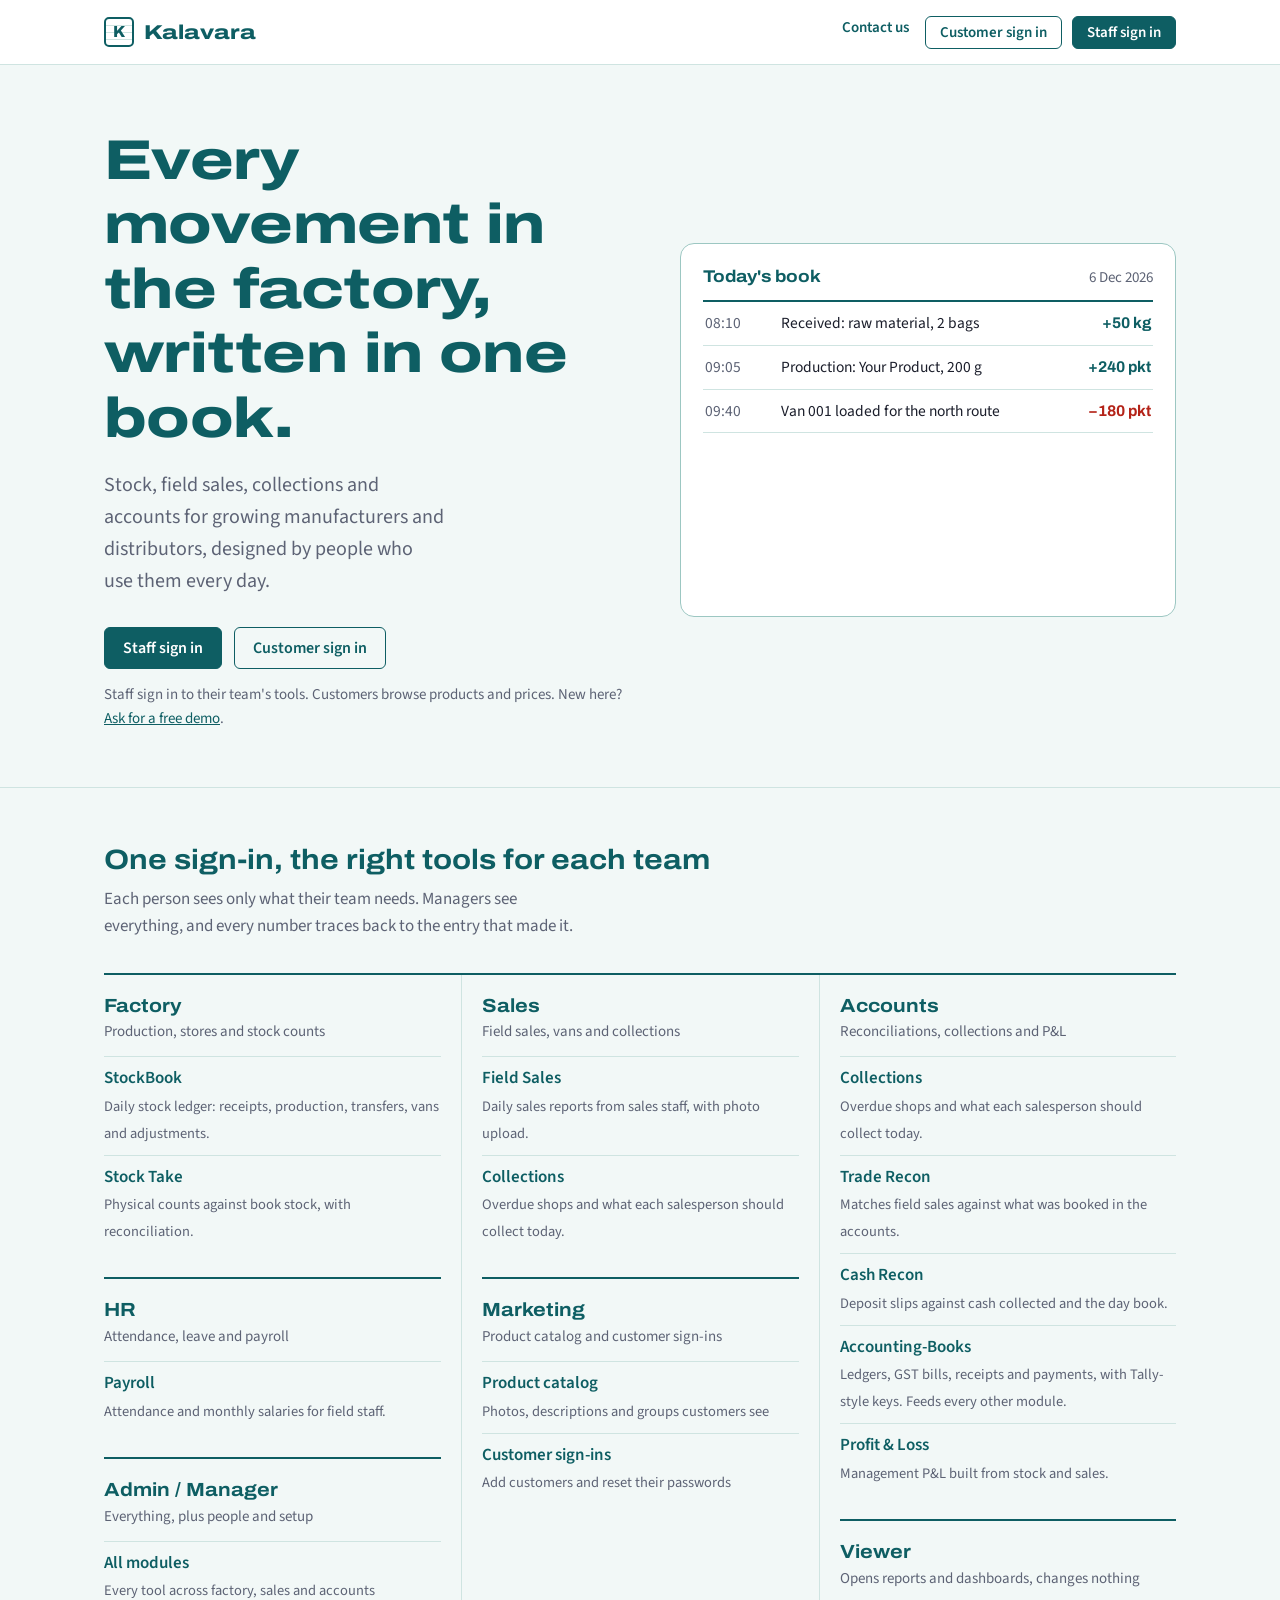
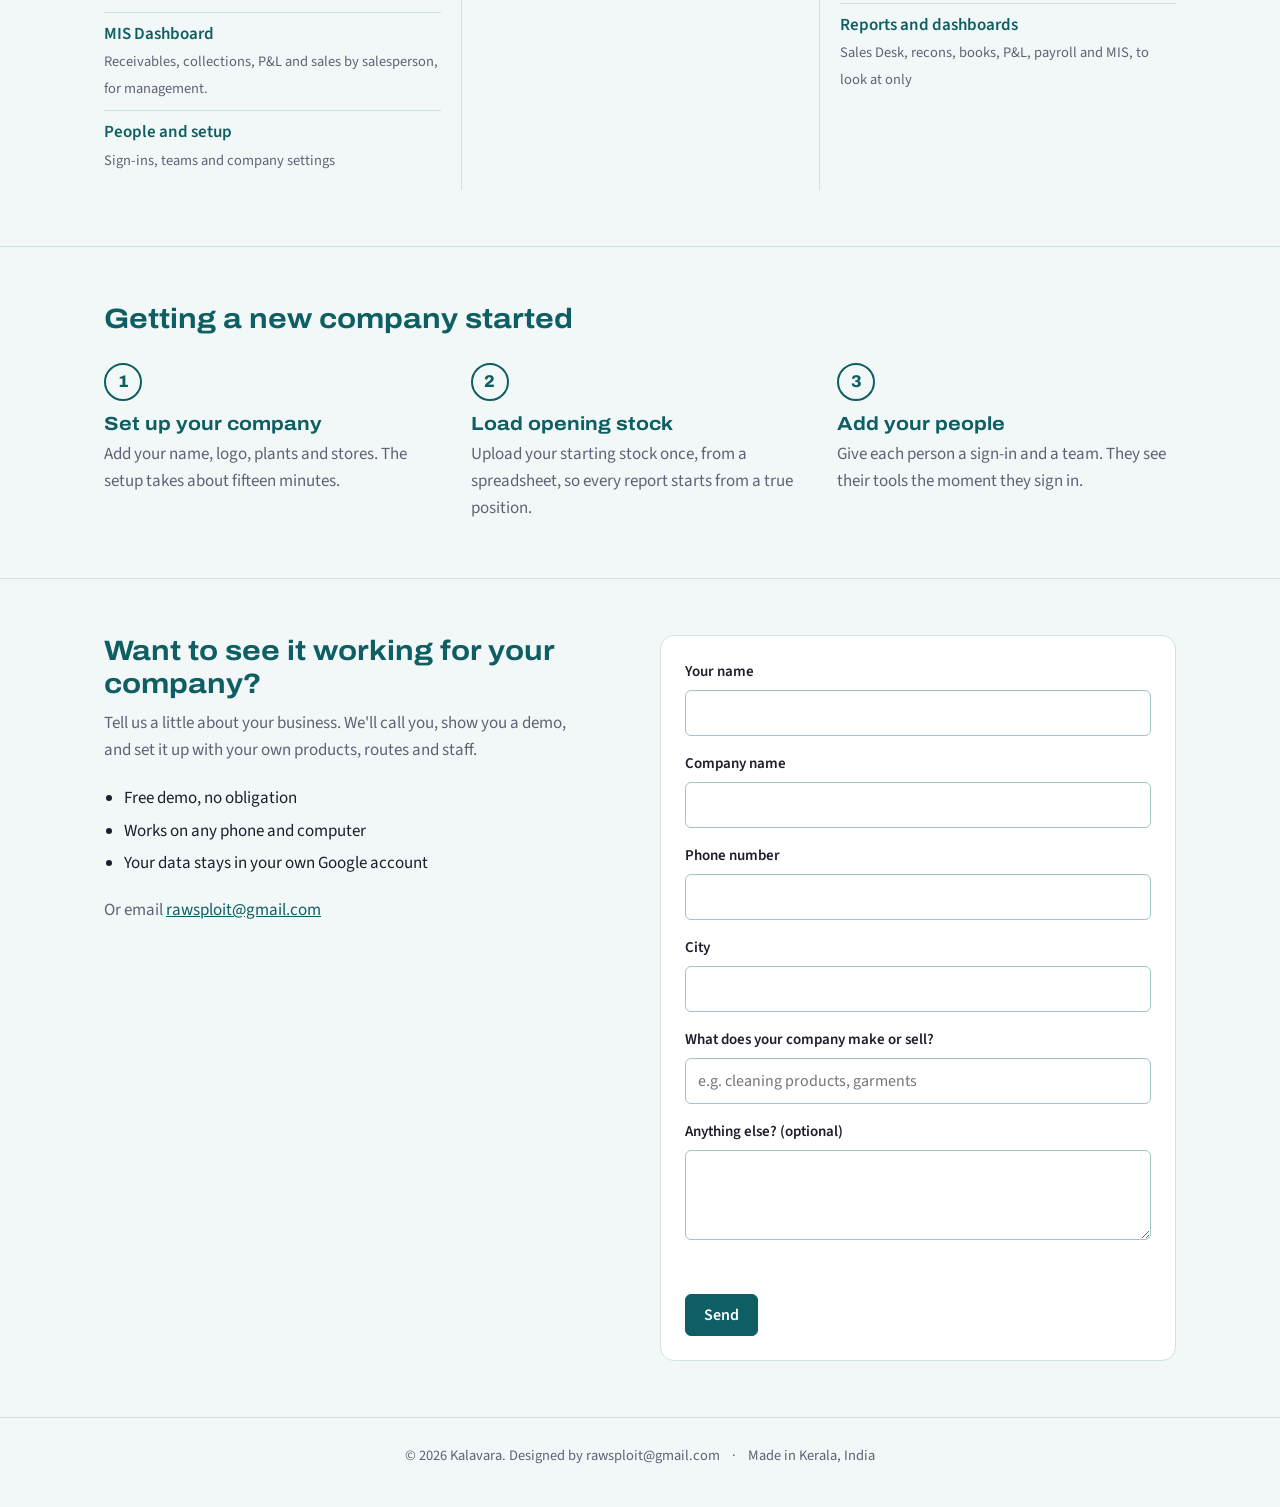
==== commit 201c568d: "Contact section: enquiry form, WhatsApp and email Co-Authored-By: Claude Opus 5.5 <noreply@anthropic" ====
--- a/index.html
+++ b/index.html
@@ -27,6 +27,7 @@
       <span class="brand-name" data-site-name>Kalavara</span>
     </a>
     <div class="bar-actions">
+      <a class="bar-link" href="#contact">Contact us</a>
       <a class="btn btn-line btn-small" data-page="login.html" data-kind="customer">Customer sign in</a>
       <a class="btn btn-ink btn-small" data-page="login.html" data-kind="staff">Staff sign in</a>
     </div>
@@ -43,7 +44,8 @@
           <a class="btn btn-ink" data-page="login.html" data-kind="staff">Staff sign in</a>
           <a class="btn btn-line" data-page="login.html" data-kind="customer">Customer sign in</a>
         </div>
-        <p class="hero-note">Staff sign in to their team's tools. Customers browse products and prices.</p>
+        <p class="hero-note">Staff sign in to their team's tools. Customers browse products and prices.
+          New here? <a href="#contact">Ask for a free demo</a>.</p>
       </div>
 
       <div class="book" aria-label="Example of a day's stock and cash movements">
@@ -75,6 +77,32 @@
       </div>
     </div>
   </section>
+  <section class="section contact" id="contact">
+    <div class="wrap contact-wrap">
+      <div>
+        <h2>Want to see it working for your company?</h2>
+        <p class="section-intro">Tell us a little about your business. We'll call you, show you a demo, and set it up with your own products, routes and staff.</p>
+        <ul class="contact-points">
+          <li>Free demo, no obligation</li>
+          <li>Works on any phone and computer</li>
+          <li>Your data stays in your own Google account</li>
+        </ul>
+        <p class="contact-direct" id="contactDirect"></p>
+      </div>
+      <form class="contact-form" id="contactForm" novalidate>
+        <label class="field"><span>Your name</span><input id="cName" name="name" autocomplete="name" maxlength="80" required></label>
+        <label class="field"><span>Company name</span><input id="cCompany" name="company" autocomplete="organization" maxlength="120" required></label>
+        <label class="field"><span>Phone number</span><input id="cPhone" name="phone" type="tel" autocomplete="tel" inputmode="tel" maxlength="20" required></label>
+        <label class="field"><span>City</span><input id="cCity" name="city" autocomplete="address-level2" maxlength="60"></label>
+        <label class="field"><span>What does your company make or sell?</span><input id="cWhat" name="what" maxlength="120" placeholder="e.g. cleaning products, garments"></label>
+        <label class="field"><span>Anything else? (optional)</span><textarea id="cNote" name="note" rows="3" maxlength="600"></textarea></label>
+        <label class="hp" aria-hidden="true">Leave this empty<input id="cWebsite" name="website" tabindex="-1" autocomplete="off"></label>
+        <p class="form-error" id="cError" role="alert"></p>
+        <button class="btn btn-ink" type="submit" id="cSend">Send</button>
+        <p class="contact-done" id="cDone" hidden></p>
+      </form>
+    </div>
+  </section>
 </main>
 
 <footer class="foot">
@@ -86,6 +114,43 @@
 
 <script>
 (function () {
+  /* Contact form */
+  (function () {
+    var C = window.CONTACT || {}, f = document.getElementById("contactForm");
+    var $ = function (id) { return document.getElementById(id); };
+    var direct = [];
+    if (C.whatsapp) direct.push('<a class="btn btn-line btn-small" target="_blank" rel="noopener" href="https://wa.me/' + encodeURIComponent(C.whatsapp) +
+      "?text=" + encodeURIComponent("Hello, I'd like to know more about Kalavara.") + '">Message us on WhatsApp</a>');
+    if (C.email) direct.push('Or email <a href="mailto:' + Suite.esc(C.email) + '">' + Suite.esc(C.email) + "</a>");
+    $("contactDirect").innerHTML = direct.join(" ");
+    f.addEventListener("submit", function (e) {
+      e.preventDefault();
+      var d = { name: $("cName").value.trim(), company: $("cCompany").value.trim(), phone: $("cPhone").value.trim(),
+        city: $("cCity").value.trim(), what: $("cWhat").value.trim(), note: $("cNote").value.trim(), website: $("cWebsite").value };
+      var err = !d.name ? "Please enter your name." : !d.company ? "Please enter your company name." :
+        (d.phone.replace(/\D/g, "").length < 10) ? "Please enter a phone number we can call (10 digits or more)." : "";
+      $("cError").textContent = err;
+      if (err) return;
+      if (d.website) return;               // filled in by a bot, not a person
+      var text = "New enquiry from mykalavara.com\n\nName: " + d.name + "\nCompany: " + d.company + "\nPhone: " + d.phone +
+        "\nCity: " + (d.city || "-") + "\nMakes / sells: " + (d.what || "-") + "\n\n" + (d.note || "");
+      function done(msg) { f.querySelectorAll(".field, #cSend").forEach(function (el) { el.hidden = true; }); $("cDone").textContent = msg; $("cDone").hidden = false; }
+      if (C.leadsUrl) {
+        $("cSend").disabled = true; $("cSend").textContent = "Sending…";
+        fetch(C.leadsUrl, { method: "POST", headers: { "Content-Type": "text/plain;charset=utf-8" }, body: JSON.stringify(d) })
+          .then(function (r) { return r.json(); })
+          .then(function (r) { if (!r || !r.ok) throw new Error((r && r.error) || "not saved"); done("Thank you, " + d.name + ". We'll call you within one working day."); })
+          .catch(function () {
+            $("cSend").disabled = false; $("cSend").textContent = "Send";
+            $("cError").innerHTML = 'That didn\'t go through. Please try again, or email us at <a href="mailto:' + Suite.esc(C.email || "") + '">' + Suite.esc(C.email || "") + "</a>.";
+          });
+      } else {
+        location.href = "mailto:" + (C.email || "") + "?subject=" + encodeURIComponent("Kalavara enquiry: " + d.company) + "&body=" + encodeURIComponent(text);
+        done("Your email app should open with the details filled in. Press Send there and we'll call you within one working day.");
+      }
+    });
+  })();
+
   /* Teams and their modules */
   var grid = document.getElementById("teamsGrid");
   var cards = window.TEAMS.map(function (t) {
--- a/assets/site.css
+++ b/assets/site.css
@@ -365,3 +365,27 @@
 .tbl tr.is-cancelled td.row-btns, .tbl tr.is-cancelled td .pill-x { text-decoration: none; }
 .row-btns { white-space: nowrap; display: flex; gap: 6px; align-items: center; }
 .pill-x { display: inline-block; font: 600 12px var(--body); padding: 2px 8px; border-radius: 999px; background: #FDECEA; color: var(--danger); }
+
+/* the hidden attribute always wins over a class that sets display */
+[hidden]{display:none!important}
+/* demo company: what each app does */
+.demo-info { text-align: left; max-width: 640px; }
+.demo-info h4 { margin: 14px 0 6px; color: var(--ink); }
+.demo-info ul { margin: 0 0 16px 20px; padding: 0; line-height: 1.7; }
+.demo-note { background: var(--paper); border-radius: 10px; padding: 12px 14px; color: var(--ink) !important; }
+.status.custom { color: var(--ink); background: var(--paper); border: 1px solid var(--ink-soft); }
+
+/* ---------- contact ---------- */
+.bar-link { color: var(--ink); font-weight: 600; font-size: 15px; text-decoration: none; margin-right: 6px; }
+.bar-link:hover { text-decoration: underline; }
+.contact { background: var(--paper); }
+.contact-wrap { display: grid; grid-template-columns: 1fr 1fr; gap: 40px; align-items: start; }
+.contact-points { margin: 18px 0; padding-left: 20px; line-height: 1.9; }
+.contact-direct { color: var(--muted); }
+.contact-direct a { color: var(--ink); }
+.contact-form { background: #fff; border: 1px solid var(--rule); border-radius: var(--radius-l); padding: 24px; }
+.field textarea { width: 100%; font: 400 16px var(--body); padding: 11px 12px; border: 1.5px solid var(--rule-strong); border-radius: var(--radius-s); background: #fff; color: var(--text); resize: vertical; }
+.field textarea:focus { border-color: var(--ink); outline: none; box-shadow: 0 0 0 3px var(--tint-3); }
+.hp { position: absolute; left: -9999px; width: 1px; height: 1px; overflow: hidden; }
+.contact-done { font-weight: 600; color: var(--ink); margin: 0; }
+@media (max-width: 760px) { .contact-wrap { grid-template-columns: 1fr; gap: 20px; } .bar-link { display: none; } }
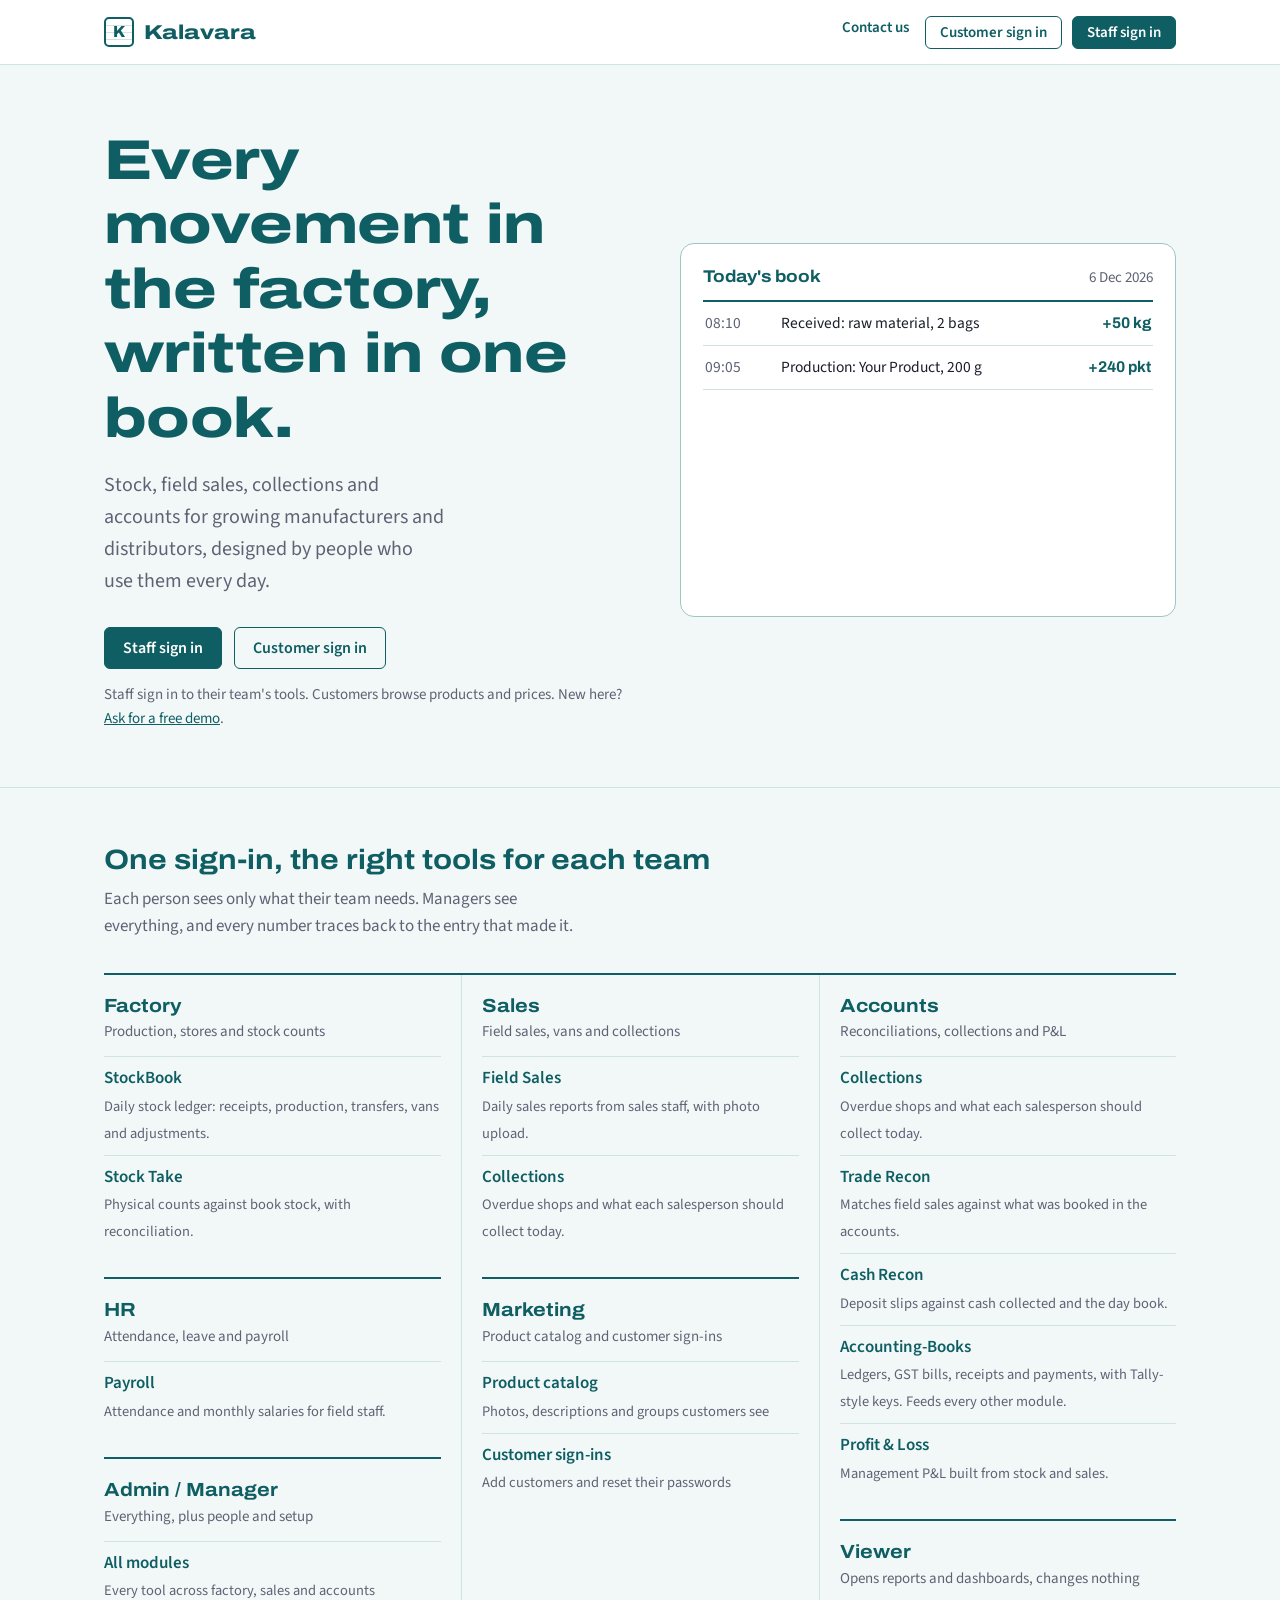
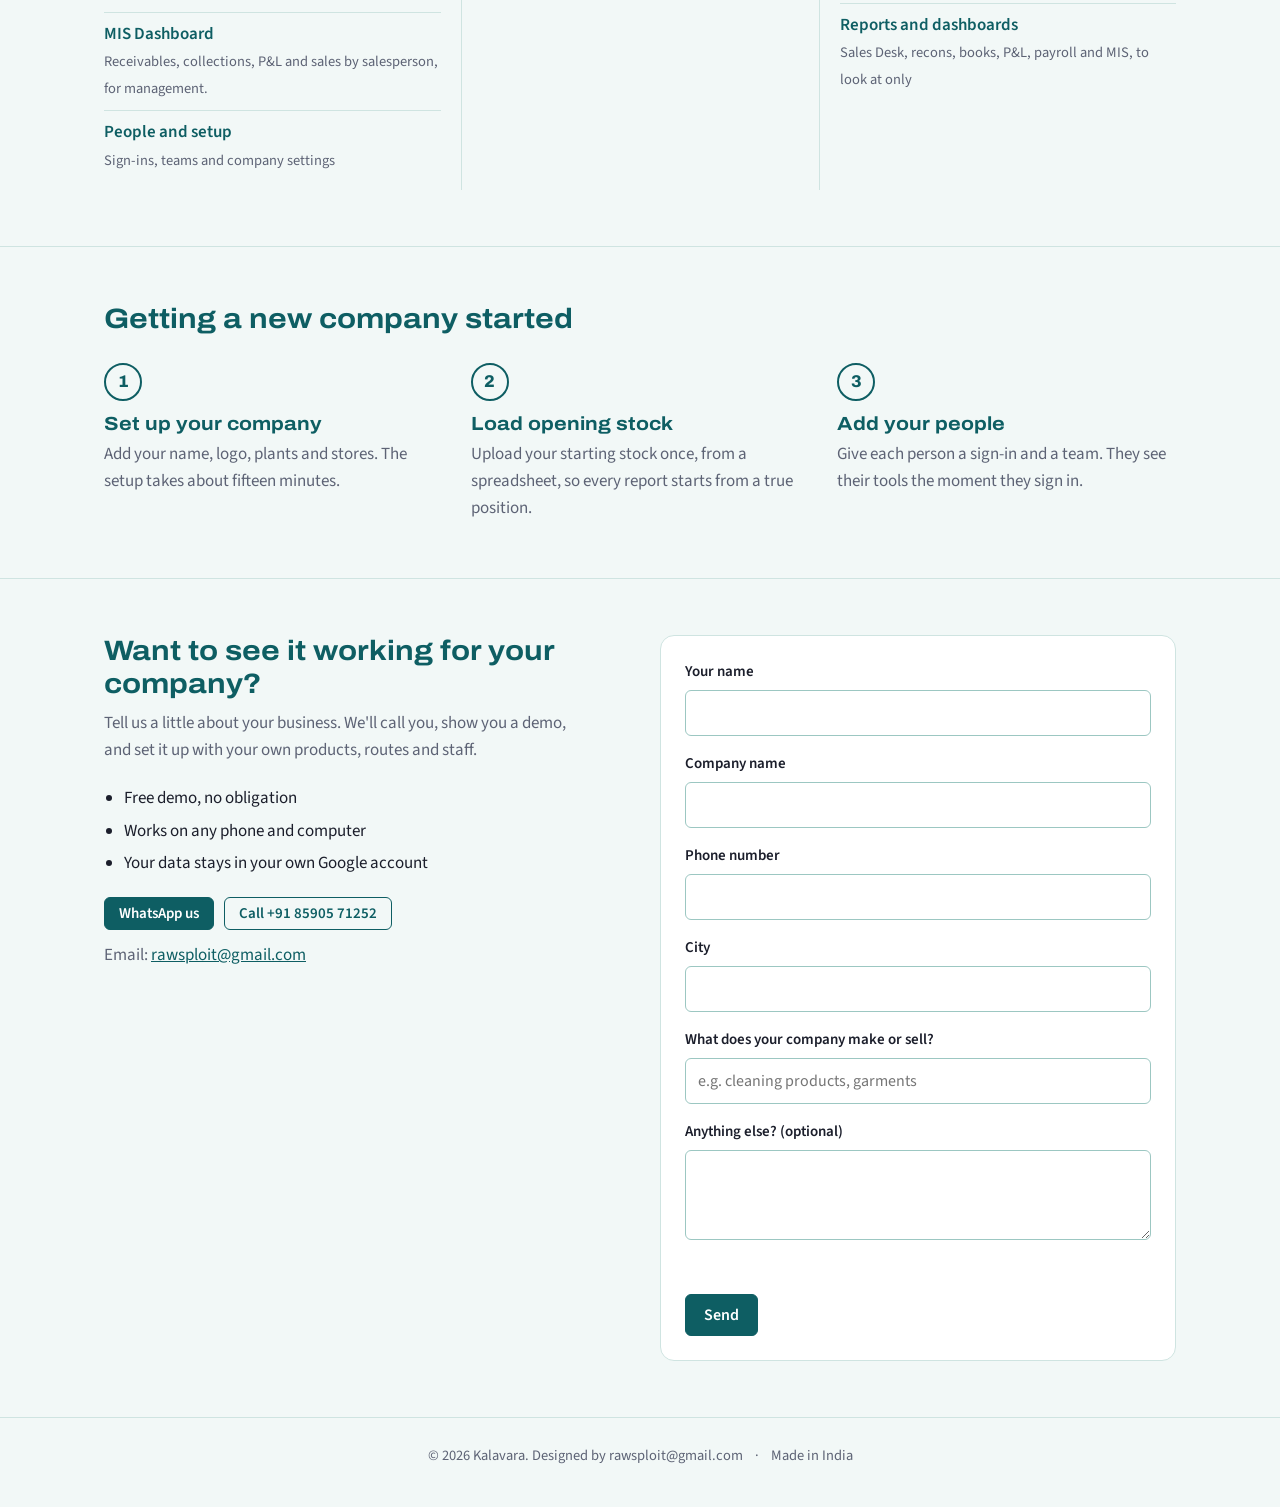
==== commit 51ac1ec4: "Contact: WhatsApp and call buttons, details assembled in the browser; Made in India Co-Authored-By: " ====
--- a/index.html
+++ b/index.html
@@ -108,7 +108,7 @@
 <footer class="foot">
   <div class="wrap">
     <span data-credit></span>
-    <span>Made in Kerala, India</span>
+    <span>Made in India</span>
   </div>
 </footer>
 
@@ -118,11 +118,17 @@
   (function () {
     var C = window.CONTACT || {}, f = document.getElementById("contactForm");
     var $ = function (id) { return document.getElementById(id); };
+    // put the pieces together only here, in the browser
+    C.email = C.mail ? C.mail[0] + String.fromCharCode(64) + C.mail.slice(1).join(".") : "";
+    var digits = (C.phone || []).join(""), shown = C.phone ? "+" + C.phone.join(" ") : "";
     var direct = [];
-    if (C.whatsapp) direct.push('<a class="btn btn-line btn-small" target="_blank" rel="noopener" href="https://wa.me/' + encodeURIComponent(C.whatsapp) +
-      "?text=" + encodeURIComponent("Hello, I'd like to know more about Kalavara.") + '">Message us on WhatsApp</a>');
-    if (C.email) direct.push('Or email <a href="mailto:' + Suite.esc(C.email) + '">' + Suite.esc(C.email) + "</a>");
-    $("contactDirect").innerHTML = direct.join(" ");
+    if (digits) {
+      direct.push('<a class="btn btn-ink btn-small" target="_blank" rel="noopener" href="https://wa.me/' + digits +
+        "?text=" + encodeURIComponent("Hello, I'd like to know more about Kalavara.") + '">WhatsApp us</a>');
+      direct.push('<a class="btn btn-line btn-small" href="tel:+' + digits + '">Call ' + Suite.esc(shown) + "</a>");
+    }
+    $("contactDirect").innerHTML = '<span class="contact-btns">' + direct.join("") + "</span>" +
+      (C.email ? '<span>Email: <a href="mailto:' + Suite.esc(C.email) + '">' + Suite.esc(C.email) + "</a></span>" : "");
     f.addEventListener("submit", function (e) {
       e.preventDefault();
       var d = { name: $("cName").value.trim(), company: $("cCompany").value.trim(), phone: $("cPhone").value.trim(),
--- a/assets/site.css
+++ b/assets/site.css
@@ -389,3 +389,6 @@
 .hp { position: absolute; left: -9999px; width: 1px; height: 1px; overflow: hidden; }
 .contact-done { font-weight: 600; color: var(--ink); margin: 0; }
 @media (max-width: 760px) { .contact-wrap { grid-template-columns: 1fr; gap: 20px; } .bar-link { display: none; } }
+.contact-direct { display: flex; flex-direction: column; gap: 12px; }
+.contact-btns { display: flex; flex-wrap: wrap; gap: 10px; }
+.contact-direct a.btn-ink { color: #fff; }
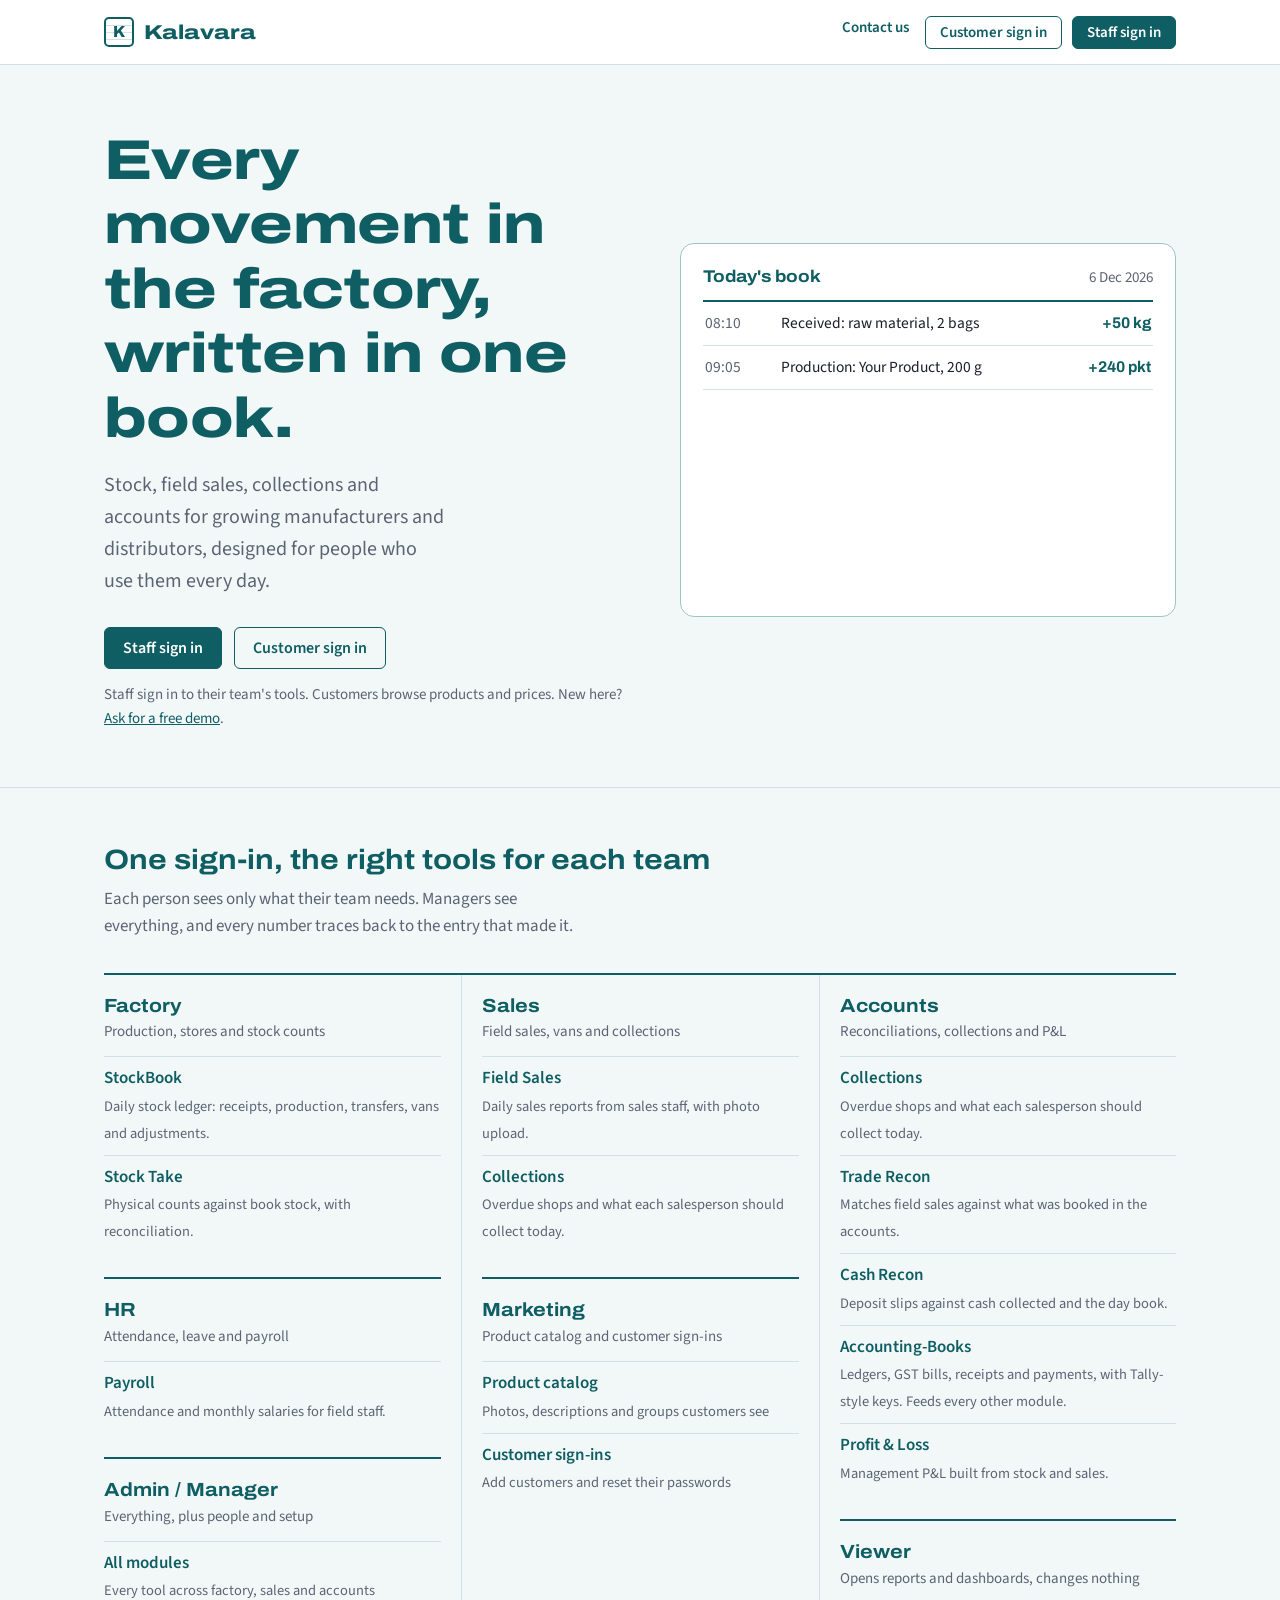
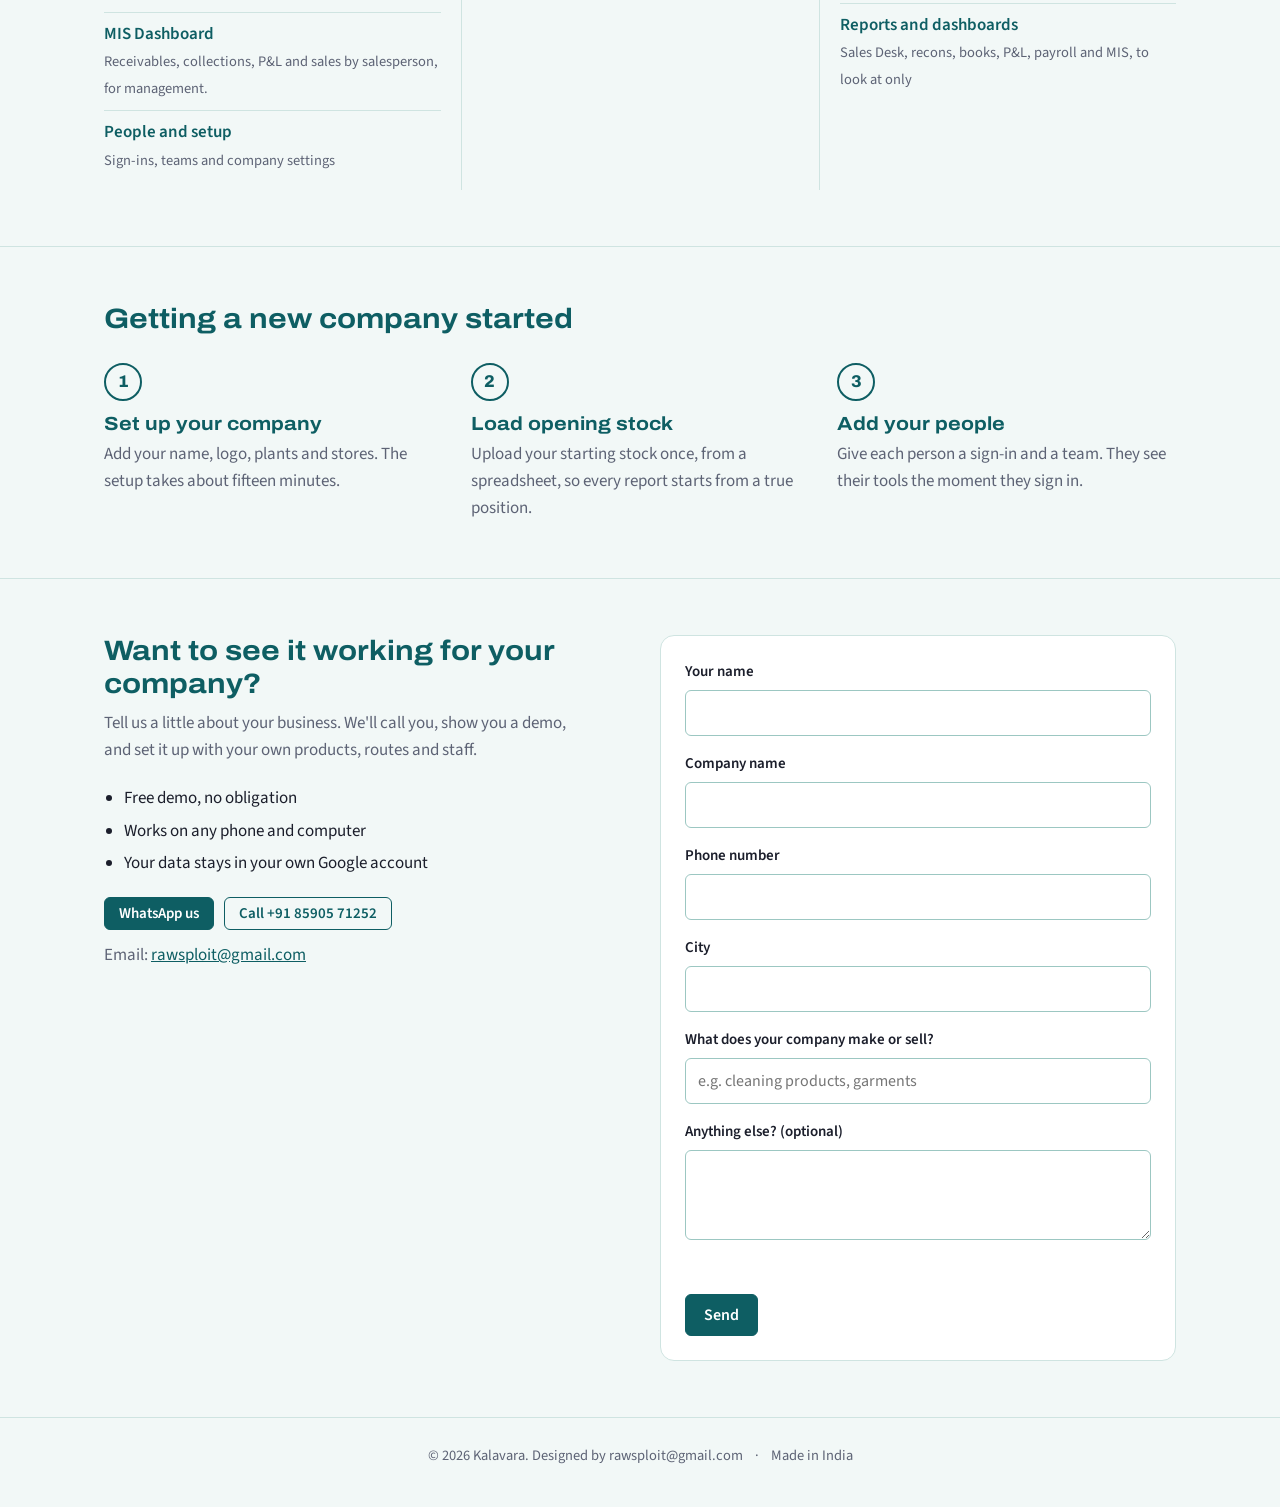
==== commit 9075615f: "Tagline: designed for people who use them every day Co-Authored-By: Claude Opus 5.5 <noreply@anthrop" ====
--- a/index.html
+++ b/index.html
@@ -39,7 +39,7 @@
     <div class="wrap">
       <div>
         <h1>Every movement in the factory, written in one book.</h1>
-        <p class="lead">Stock, field sales, collections and accounts for growing manufacturers and distributors, designed by people who use them every day.</p>
+        <p class="lead">Stock, field sales, collections and accounts for growing manufacturers and distributors, designed for people who use them every day.</p>
         <div class="hero-actions">
           <a class="btn btn-ink" data-page="login.html" data-kind="staff">Staff sign in</a>
           <a class="btn btn-line" data-page="login.html" data-kind="customer">Customer sign in</a>
@@ -118,17 +118,8 @@
   (function () {
     var C = window.CONTACT || {}, f = document.getElementById("contactForm");
     var $ = function (id) { return document.getElementById(id); };
-    // put the pieces together only here, in the browser
-    C.email = C.mail ? C.mail[0] + String.fromCharCode(64) + C.mail.slice(1).join(".") : "";
-    var digits = (C.phone || []).join(""), shown = C.phone ? "+" + C.phone.join(" ") : "";
-    var direct = [];
-    if (digits) {
-      direct.push('<a class="btn btn-ink btn-small" target="_blank" rel="noopener" href="https://wa.me/' + digits +
-        "?text=" + encodeURIComponent("Hello, I'd like to know more about Kalavara.") + '">WhatsApp us</a>');
-      direct.push('<a class="btn btn-line btn-small" href="tel:+' + digits + '">Call ' + Suite.esc(shown) + "</a>");
-    }
-    $("contactDirect").innerHTML = '<span class="contact-btns">' + direct.join("") + "</span>" +
-      (C.email ? '<span>Email: <a href="mailto:' + Suite.esc(C.email) + '">' + Suite.esc(C.email) + "</a></span>" : "");
+    C.email = Suite.contactInfo().email;
+    $("contactDirect").innerHTML = Suite.contactHtml();
     f.addEventListener("submit", function (e) {
       e.preventDefault();
       var d = { name: $("cName").value.trim(), company: $("cCompany").value.trim(), phone: $("cPhone").value.trim(),
--- a/assets/site.css
+++ b/assets/site.css
@@ -392,3 +392,6 @@
 .contact-direct { display: flex; flex-direction: column; gap: 12px; }
 .contact-btns { display: flex; flex-wrap: wrap; gap: 10px; }
 .contact-direct a.btn-ink { color: #fff; }
+.demo-ask { display: flex; flex-wrap: wrap; align-items: center; justify-content: space-between; gap: 12px; background: var(--paper); border: 1px solid var(--ink-soft); border-radius: var(--radius-l); padding: 14px 16px; margin-bottom: 18px; }
+.demo-info .contact-direct a.btn-ink, .demo-ask a.btn-ink { color: #fff; }
+.demo-login-ask { margin-top: 12px; gap: 8px; } .demo-login-ask a.btn-ink { color: #fff; }
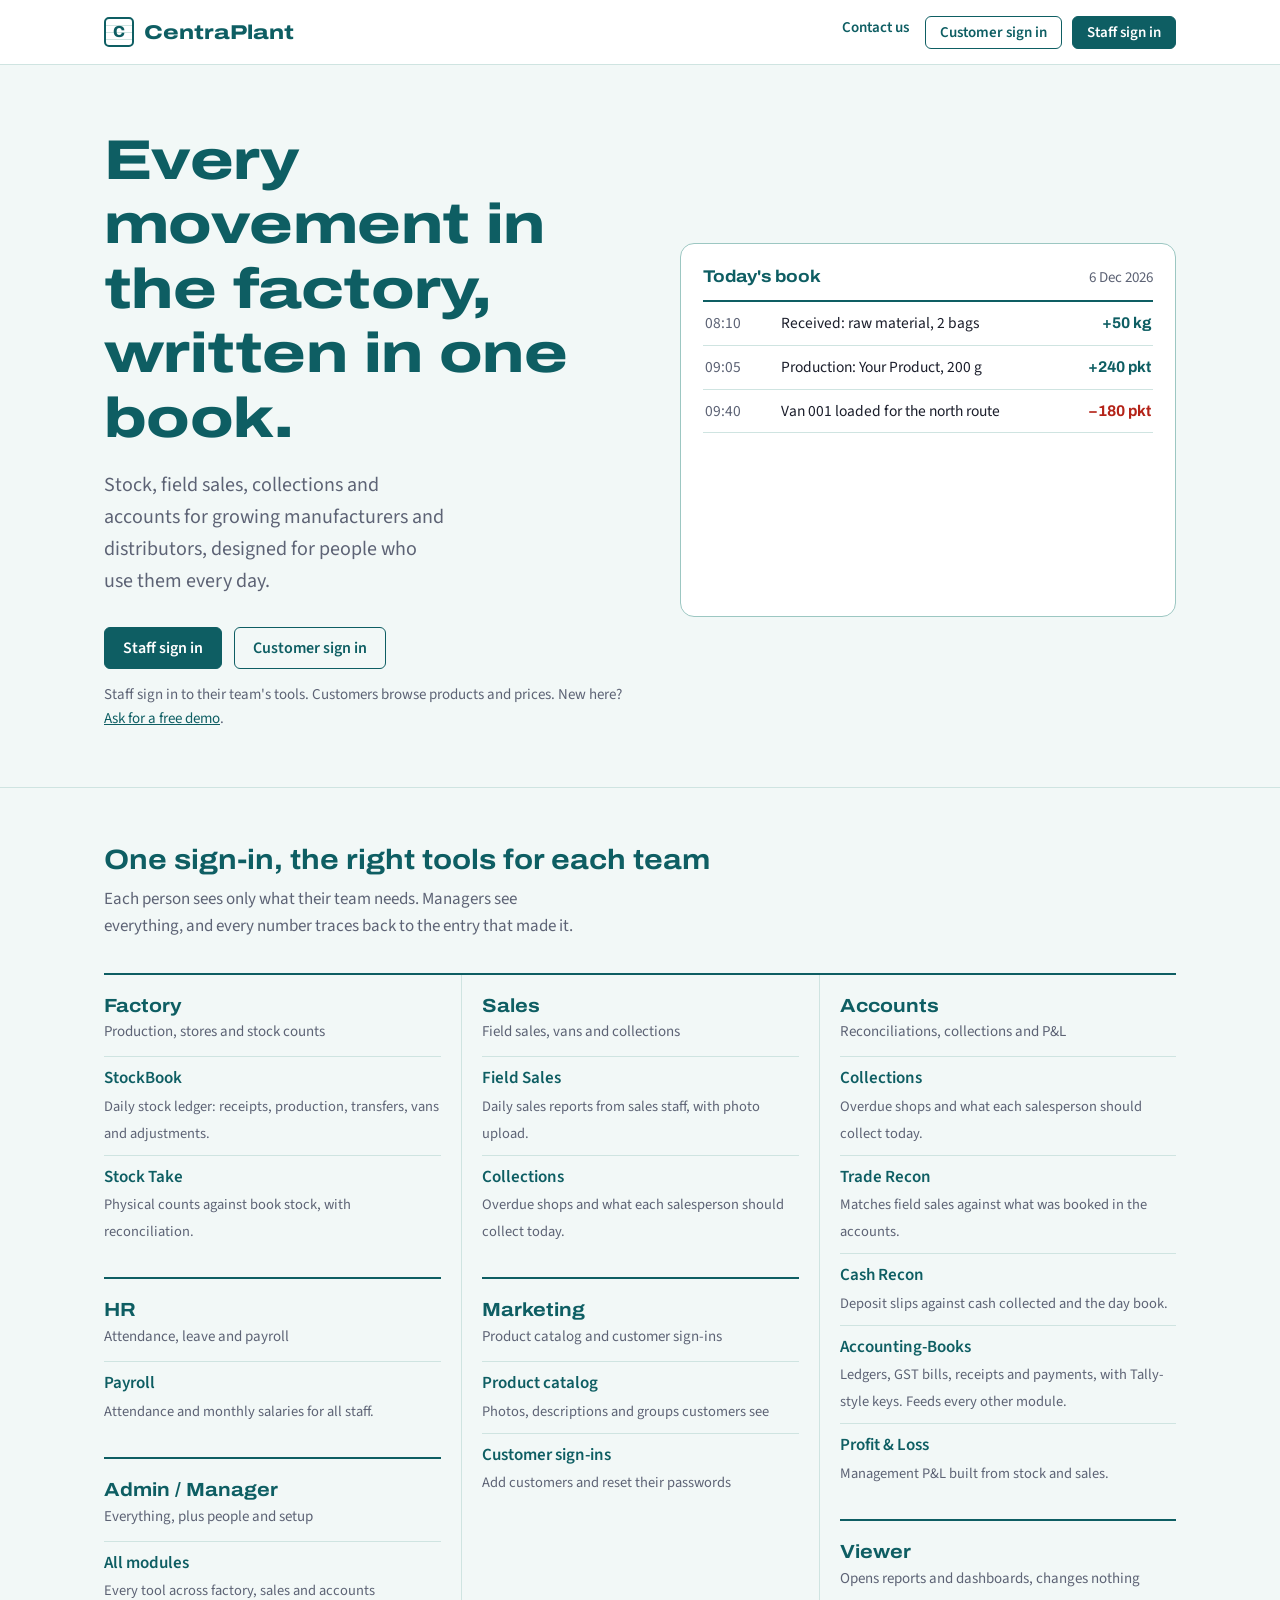
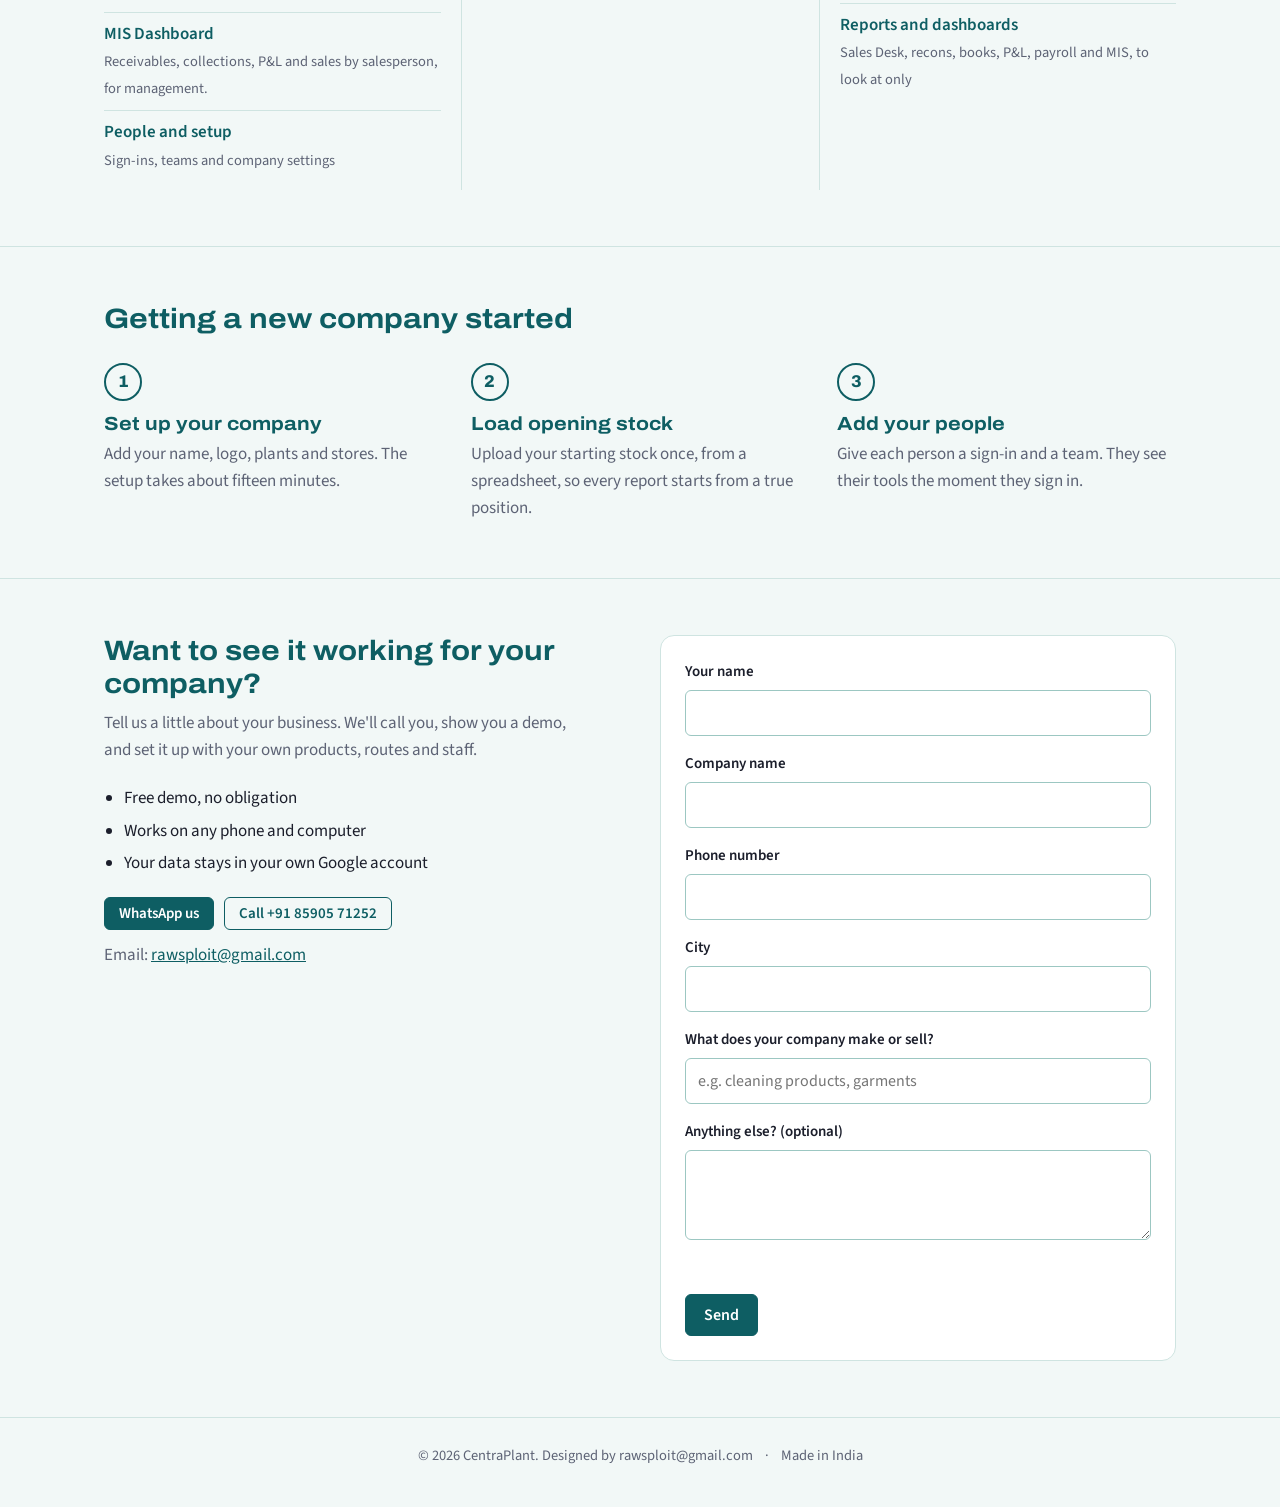
==== commit 780e9fd0: "Rebrand website to CentraPlant on centraplant.com - Brand name, app title and C icon across all page" ====
--- a/index.html
+++ b/index.html
@@ -11,7 +11,7 @@
 <link rel="apple-touch-icon" href="icons/apple-touch-icon.png">
 <meta name="apple-mobile-web-app-capable" content="yes">
 <meta name="mobile-web-app-capable" content="yes">
-<meta name="apple-mobile-web-app-title" content="Kalavara">
+<meta name="apple-mobile-web-app-title" content="CentraPlant">
 <meta name="apple-mobile-web-app-status-bar-style" content="default">
 <link rel="stylesheet" href="assets/site.css">
 <script src="assets/config.js"></script>
@@ -23,8 +23,8 @@
 <header class="bar">
   <div class="wrap">
     <a class="brand" data-page="index.html" aria-label="Home">
-      <span class="brand-mark" data-site-initial aria-hidden="true">K</span>
-      <span class="brand-name" data-site-name>Kalavara</span>
+      <span class="brand-mark" data-site-initial aria-hidden="true">C</span>
+      <span class="brand-name" data-site-name>CentraPlant</span>
     </a>
     <div class="bar-actions">
       <a class="bar-link" href="#contact">Contact us</a>
@@ -129,7 +129,7 @@
       $("cError").textContent = err;
       if (err) return;
       if (d.website) return;               // filled in by a bot, not a person
-      var text = "New enquiry from mykalavara.com\n\nName: " + d.name + "\nCompany: " + d.company + "\nPhone: " + d.phone +
+      var text = "New enquiry from centraplant.com\n\nName: " + d.name + "\nCompany: " + d.company + "\nPhone: " + d.phone +
         "\nCity: " + (d.city || "-") + "\nMakes / sells: " + (d.what || "-") + "\n\n" + (d.note || "");
       function done(msg) { f.querySelectorAll(".field, #cSend").forEach(function (el) { el.hidden = true; }); $("cDone").textContent = msg; $("cDone").hidden = false; }
       if (C.leadsUrl) {
@@ -142,7 +142,7 @@
             $("cError").innerHTML = 'That didn\'t go through. Please try again, or email us at <a href="mailto:' + Suite.esc(C.email || "") + '">' + Suite.esc(C.email || "") + "</a>.";
           });
       } else {
-        location.href = "mailto:" + (C.email || "") + "?subject=" + encodeURIComponent("Kalavara enquiry: " + d.company) + "&body=" + encodeURIComponent(text);
+        location.href = "mailto:" + (C.email || "") + "?subject=" + encodeURIComponent("CentraPlant enquiry: " + d.company) + "&body=" + encodeURIComponent(text);
         done("Your email app should open with the details filled in. Press Send there and we'll call you within one working day.");
       }
     });
--- a/assets/site.css
+++ b/assets/site.css
@@ -395,3 +395,145 @@
 .demo-ask { display: flex; flex-wrap: wrap; align-items: center; justify-content: space-between; gap: 12px; background: var(--paper); border: 1px solid var(--ink-soft); border-radius: var(--radius-l); padding: 14px 16px; margin-bottom: 18px; }
 .demo-info .contact-direct a.btn-ink, .demo-ask a.btn-ink { color: #fff; }
 .demo-login-ask { margin-top: 12px; gap: 8px; } .demo-login-ask a.btn-ink { color: #fff; }
+/* people: one-time password box and remove button */
+.pw-box { background: var(--paper); border: 1px solid var(--ink-soft); border-radius: var(--radius-s); padding: 12px 14px; margin: 12px 0; line-height: 1.6; }
+.btn-danger { color: #A23A2A !important; border-color: #E2B4AB !important; }
+.btn-danger:hover { background: #FBEDEA !important; }
+
+/* ---------- Storefront designer (Marketing) ---------- */
+.sfa-status { margin-top: 0; }
+.sfa-status-row { display: flex; justify-content: space-between; align-items: flex-start; gap: 16px; flex-wrap: wrap; }
+.sfa-status h3 .status { margin-left: 8px; vertical-align: middle; }
+.sfa-btns { display: flex; gap: 10px; flex-wrap: wrap; }
+.sfa-msg { margin: 10px 0 0; }
+.sfa-msg:empty, .sfa .form-error:empty { display: none; }
+.sfa-banners { display: grid; grid-template-columns: minmax(0, 1fr) minmax(0, 1fr); gap: 22px; align-items: start; }
+.sfa-map { display: grid; grid-template-columns: 1fr 1fr 1fr; grid-template-areas: "hero hero side" "tile1 tile2 side"; gap: 8px; }
+.sfa-cell { position: relative; border: 2px dashed var(--rule-strong); border-radius: 10px; background: var(--paper); cursor: pointer; overflow: hidden; padding: 0; min-height: 0; font: inherit; }
+.sfa-cell.sl-hero { grid-area: hero; aspect-ratio: 5 / 2; }
+.sfa-cell.sl-tile1 { grid-area: tile1; aspect-ratio: 16 / 9; }
+.sfa-cell.sl-tile2 { grid-area: tile2; aspect-ratio: 16 / 9; }
+.sfa-cell.sl-side { grid-area: side; }
+.sfa-cell img { position: absolute; inset: 0; width: 100%; height: 100%; background: #fff; }
+.sfa-cell span { position: absolute; left: 6px; bottom: 6px; background: rgba(255,255,255,.92); color: var(--text); font: 600 12.5px var(--body); padding: 3px 8px; border-radius: 6px; text-align: left; line-height: 1.25; }
+.sfa-cell span small { display: block; color: var(--muted); font-weight: 400; }
+.sfa-cell:hover { border-color: var(--ink); }
+.sfa-cell.on { border: 2.5px solid var(--ink); box-shadow: 0 0 0 3px var(--tint-3); }
+.sfa-slot-pic { border-radius: 10px; background: var(--paper); border: 1px solid var(--rule); overflow: hidden; display: grid; place-items: center; margin-bottom: 14px; }
+.sfa-slot-pic.sl-hero { aspect-ratio: 5 / 2; } .sfa-slot-pic.sl-tile1, .sfa-slot-pic.sl-tile2 { aspect-ratio: 16 / 9; } .sfa-slot-pic.sl-side { aspect-ratio: 8 / 11; max-height: 300px; margin-left: auto; margin-right: auto; }
+.sfa-slot-pic img { width: 100%; height: 100%; display: block; background: #fff; }
+.sfa-slot-pic p { padding: 14px; text-align: center; margin: 0; font-size: 14px; }
+.sfa-ta { width: 100%; font: 400 16px var(--body); padding: 10px 12px; border: 1.5px solid var(--rule-strong); border-radius: var(--radius-s); resize: vertical; }
+.sfa-points { display: grid; grid-template-columns: repeat(auto-fill, minmax(190px, 1fr)); gap: 8px; }
+.sfa-points input { width: 100%; font: 400 15px var(--body); padding: 9px 11px; border: 1.5px solid var(--rule-strong); border-radius: var(--radius-s); }
+.sfa-colour { display: flex; align-items: center; gap: 14px; flex-wrap: wrap; }
+.sfa-colour input[type=color] { width: 52px; height: 38px; border: 1.5px solid var(--rule-strong); border-radius: var(--radius-s); padding: 2px; background: #fff; cursor: pointer; }
+.sfa-checks { display: flex; gap: 10px 26px; flex-wrap: wrap; }
+.sfa-savebar { position: sticky; bottom: 0; background: var(--paper); padding: 14px 0; margin-top: 18px; display: flex; align-items: center; gap: 14px; border-top: 1px solid var(--rule); z-index: 2; }
+@media (max-width: 900px) { .sfa-banners { grid-template-columns: 1fr; } }
+.back-shop { display: inline-block; margin: 0 0 14px; font: 600 15px var(--body); color: var(--ink); text-decoration: none; }
+.back-shop:hover { text-decoration: underline; }
+
+/* ---------- brand kit (Admin → Company setup → Brand) ---------- */
+.side-logo { display: block; max-width: 100%; max-height: 64px; width: auto; margin: 4px 0 10px; object-fit: contain; }
+.side-logo[hidden] { display: none; }
+body.branded .side { background: var(--b-side); border-right: 0; color: var(--b-ink); }
+body.branded .side .brand, body.branded .side .brand-name { color: var(--b-ink); }
+body.branded .side .brand-mark { border-color: var(--b-ink); color: var(--b-ink); }
+body.branded .side-top, body.branded .side-foot { border-color: rgba(255,255,255,.18); }
+body.branded .side-client { color: var(--b-ink); }
+body.branded .side-user, body.branded .side-foot, body.branded .side nav h4 { color: var(--b-ink); opacity: .78; }
+body.branded .side nav button { color: var(--b-ink); }
+body.branded .side nav button:hover { background: rgba(255,255,255,.12); }
+body.branded .side nav button[aria-current="page"] { background: rgba(255,255,255,.2); color: var(--b-ink); box-shadow: inset 3px 0 0 var(--b-ink); }
+body.branded .side-foot .btn-line { color: var(--b-ink); border-color: var(--b-ink); background: transparent; }
+body.has-pattern .main { background-image: linear-gradient(rgba(244,246,251,.9), rgba(244,246,251,.9)), var(--b-pattern); background-size: auto, 200px; }
+.login-logo { display: block; max-width: 220px; max-height: 90px; width: auto; margin: 0 auto 18px; object-fit: contain; }
+.login-logo[hidden] { display: none; }
+body.branded.login-page { background: var(--b-wide); background-attachment: fixed; }
+body.has-accent .switch { border-color: var(--b-acc); }
+body.has-accent .switch button { color: var(--b-acc); }
+body.has-accent .switch button[aria-pressed="true"] { background: var(--b-acc); color: var(--b-acc-ink); }
+body.has-accent.login-page .btn-ink { background: var(--b-acc); border-color: var(--b-acc); color: var(--b-acc-ink); }
+.bk-grid { display: grid; grid-template-columns: minmax(0, 1.05fr) minmax(0, 1fr); gap: 28px; align-items: start; }
+.bk-item { padding: 0 0 18px; margin-bottom: 18px; border-bottom: 1px solid var(--rule); }
+.bk-item h4 { font: 700 16px var(--body); margin: 0 0 4px; }
+.bk-item p.muted { margin: 0 0 10px; font-size: 14.5px; }
+.bk-swatches { display: flex; flex-wrap: wrap; align-items: center; gap: 8px; margin-bottom: 12px; }
+.bk-sw { width: 32px; height: 32px; border-radius: 50%; border: 2px solid #fff; box-shadow: 0 0 0 1px var(--rule-strong); cursor: pointer; padding: 0; }
+.bk-sw.on { box-shadow: 0 0 0 3px var(--text); }
+.bk-own { display: inline-flex; align-items: center; gap: 6px; font-size: 14px; color: var(--muted); margin-left: 6px; cursor: pointer; }
+.bk-own input { width: 36px; height: 32px; border: 1px solid var(--rule-strong); border-radius: 6px; padding: 1px; background: #fff; cursor: pointer; }
+.bk-preview { display: grid; grid-template-columns: 34% 1fr; height: 300px; border-radius: 12px; overflow: hidden; border: 1px solid var(--rule-strong); background: #F6F3EC; }
+.bk-side { background: linear-gradient(180deg, var(--p-deep) 0%, var(--p-acc) 55%, var(--p-mid) 100%); color: var(--p-ink); padding: 16px 10px; display: flex; flex-direction: column; align-items: stretch; gap: 4px; text-align: center; }
+.bk-side img { max-width: 100%; max-height: 54px; object-fit: contain; margin: 0 auto 8px; display: block; }
+.bk-nologo { border: 1.5px dashed currentColor; opacity: .7; border-radius: 8px; font-size: 12px; padding: 12px 4px; margin-bottom: 8px; }
+.bk-side b { font: 800 15px var(--head); }
+.bk-side small { font-size: 11px; opacity: .8; margin-bottom: 10px; }
+.bk-side span { text-align: left; font-size: 12.5px; padding: 6px 8px; border-radius: 6px; }
+.bk-side span.on { background: rgba(255,255,255,.2); font-weight: 600; }
+.bk-main { padding: 16px; background-color: #F6F3EC; }
+.bk-main.pat { background-image: linear-gradient(rgba(246,243,236,.86), rgba(246,243,236,.86)), var(--p-pat); background-size: auto, 120px; }
+.bk-title { font: 800 17px var(--head); margin-bottom: 12px; }
+.bk-cards { display: grid; grid-template-columns: repeat(3, 1fr); gap: 8px; margin-bottom: 10px; }
+.bk-cards i { height: 52px; background: #fff; border-radius: 8px; box-shadow: 0 1px 3px rgba(0,0,0,.08); }
+.bk-table { height: 120px; background: #fff; border-radius: 8px; box-shadow: 0 1px 3px rgba(0,0,0,.08); }
+@media (max-width: 900px) { .bk-grid { grid-template-columns: 1fr; } }
+body.has-accent.login-page .login-card h2, body.has-accent .main-bar h2 { color: var(--b-acc); }
+/* brand step: one theme or a theme per module */
+.bk-grid { grid-template-columns: minmax(0, 1fr) minmax(0, 1fr); }
+.bk-grid.with-list { grid-template-columns: 230px minmax(0, 1fr) minmax(0, 1fr); }
+.bk-modes { display: grid; grid-template-columns: 1fr 1fr; gap: 10px; }
+.bk-mode { display: flex; gap: 10px; align-items: flex-start; border: 1.5px solid var(--rule-strong); border-radius: 10px; padding: 12px 14px; cursor: pointer; background: #fff; }
+.bk-mode.on { border-color: var(--ink); box-shadow: 0 0 0 3px var(--tint-3); }
+.bk-mode input { margin-top: 4px; }
+.bk-mode b { display: block; font-size: 15.5px; }
+.bk-mode small { display: block; color: var(--muted); font-size: 13.5px; line-height: 1.35; margin-top: 2px; }
+.bk-list { display: flex; flex-direction: column; gap: 4px; }
+.bk-row { display: flex; gap: 10px; align-items: center; text-align: left; border: 1px solid transparent; background: transparent; border-radius: 8px; padding: 8px 10px; cursor: pointer; font: inherit; color: var(--text); }
+.bk-row:hover { background: var(--paper); }
+.bk-row.on { background: var(--tint-3); border-color: var(--ink); }
+.bk-row b { display: block; font-size: 14.5px; }
+.bk-row small { display: block; color: var(--muted); font-size: 12.5px; line-height: 1.3; }
+.bk-dot { flex: 0 0 26px; width: 26px; height: 26px; border-radius: 50%; border: 2px solid #fff; box-shadow: 0 0 0 1px var(--rule-strong); }
+.bk-edit-title { font: 700 17px var(--head); margin: 0 0 10px; }
+.bk-usecompany { margin: 0 0 12px; display: flex; }
+.bk-styles { display: inline-flex; border: 1.5px solid var(--rule-strong); border-radius: 10px; overflow: hidden; margin-bottom: 14px; flex-wrap: wrap; }
+.bk-style { border: 0; background: #fff; padding: 9px 14px; font: 600 14.5px var(--body); color: var(--text); cursor: pointer; border-right: 1px solid var(--rule); }
+.bk-style:last-child { border-right: 0; }
+.bk-style.on { background: var(--ink); color: #fff; }
+.bk-sub { font: 700 14.5px var(--body); margin: 12px 0 6px; }
+.bk-logo-thumb { height: 36px; width: auto; max-width: 120px; object-fit: contain; border: 1px solid var(--rule); border-radius: 6px; padding: 3px; background: #fff; }
+.bk-preview.top { display: flex; flex-direction: column; }
+.bk-band { display: flex; align-items: center; gap: 10px; padding: 10px 14px; min-height: 56px; }
+.bk-band img { max-height: 34px; max-width: 90px; object-fit: contain; }
+.bk-band .bk-nologo { margin: 0; padding: 6px 8px; font-size: 11px; }
+.bk-band b { font: 800 15px var(--head); flex: 1; }
+.bk-band span { font-size: 12px; border: 1px solid currentColor; border-radius: 999px; padding: 3px 10px; opacity: .85; }
+.bk-preview.top .bk-main { flex: 1; }
+@media (max-width: 1100px) { .bk-grid.with-list { grid-template-columns: 200px minmax(0, 1fr); } .bk-grid.with-list .bk-prev { grid-column: 1 / -1; } }
+@media (max-width: 760px) { .bk-modes, .bk-grid.with-list { grid-template-columns: 1fr; } }
+/* accounts step: CentraPlant books or Tally */
+.acc-tally { margin-top: 18px; border-top: 1px solid var(--rule); padding-top: 16px; }
+.acc-status { margin-bottom: 10px; display: flex; gap: 10px; align-items: center; flex-wrap: wrap; }
+.acc-steps { padding-left: 20px; margin: 0 0 14px; }
+.acc-steps li { margin: 0 0 14px; line-height: 1.5; }
+.acc-cmd { background: #10181F; color: #E6F0F2; padding: 10px 12px; border-radius: 8px; font: 13px/1.5 ui-monospace, Consolas, monospace; white-space: pre-wrap; word-break: break-all; margin: 8px 0 6px; }
+/* Tally Books (accounts kept in Tally) */
+.tb-head { display: flex; justify-content: space-between; align-items: center; gap: 12px; flex-wrap: wrap; margin-bottom: 14px; }
+.tb-head .status { margin-left: 6px; }
+.tb-switch { grid-template-columns: repeat(3, 1fr); max-width: 560px; }
+.tb-filters { display: flex; gap: 10px; flex-wrap: wrap; align-items: center; margin-bottom: 12px; }
+.tb-filters input[type=search] { flex: 1; min-width: 220px; max-width: 420px; font: 400 15px var(--body); padding: 9px 12px; border: 1.5px solid var(--rule-strong); border-radius: var(--radius-s); }
+.tb-filters select { font: 400 15px var(--body); padding: 9px 10px; border: 1.5px solid var(--rule-strong); border-radius: var(--radius-s); background: #fff; }
+.tb-chip { display: inline-flex; align-items: center; gap: 6px; background: var(--tint-3); border-radius: 999px; padding: 5px 6px 5px 12px; font-size: 14px; }
+.tb-chip button { border: 0; background: transparent; font-size: 18px; line-height: 1; cursor: pointer; color: var(--muted); }
+.tb-totals { display: flex; gap: 8px 22px; flex-wrap: wrap; margin: 0 0 12px; font-size: 14.5px; color: var(--muted); }
+.tb-totals b { color: var(--text); font-weight: 600; margin-right: 4px; }
+.tb-table tr.tb-row { cursor: pointer; }
+.tb-table tr.tb-row:hover td { background: var(--paper); }
+.tb-table tr.tb-group td { font-weight: 700; background: var(--paper); }
+.tb-table tr.tb-lines td { background: #FBFCFD; padding-top: 0; }
+.tb-table tr.tb-lines table { width: 100%; max-width: 560px; border-collapse: collapse; font-size: 14px; }
+.tb-table tr.tb-lines table td { background: transparent; padding: 4px 8px; border: 0; }
+.tb-table td.num, .tb-table th.num { text-align: right; font-variant-numeric: tabular-nums; white-space: nowrap; }
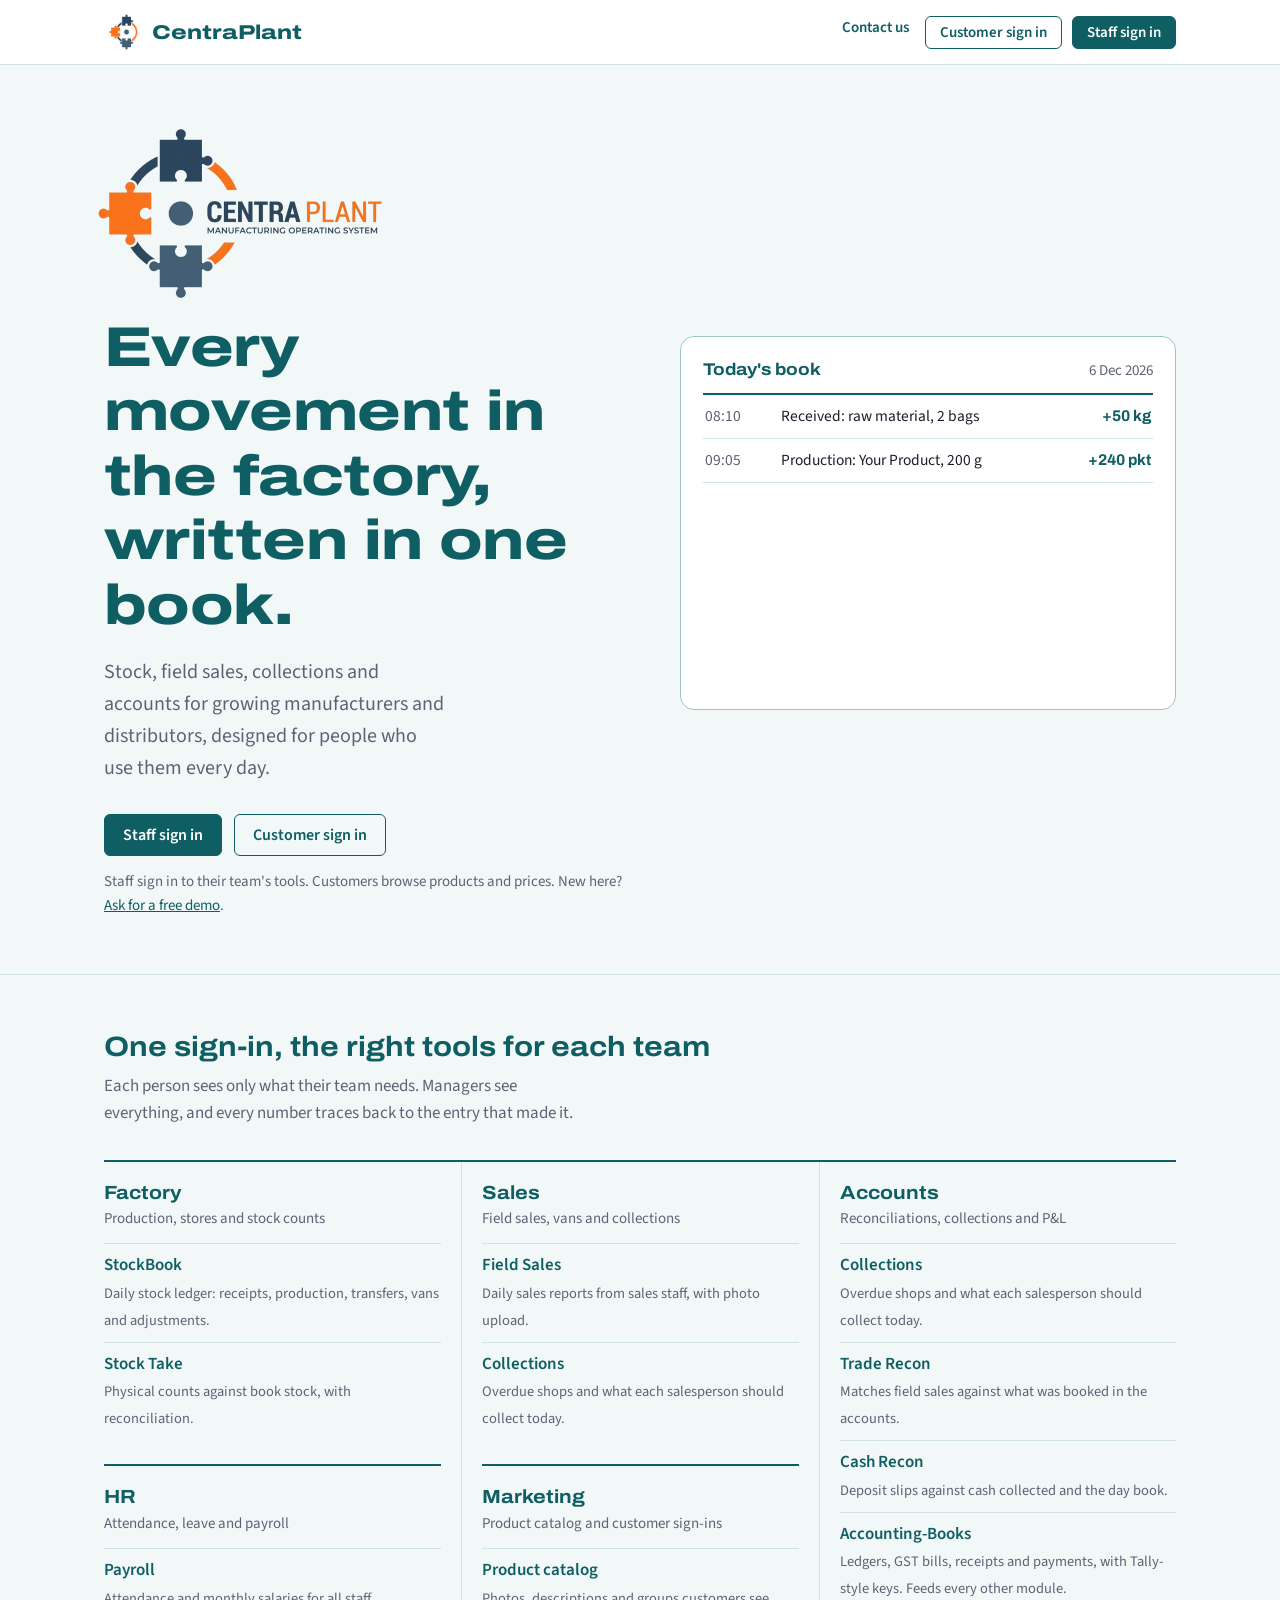
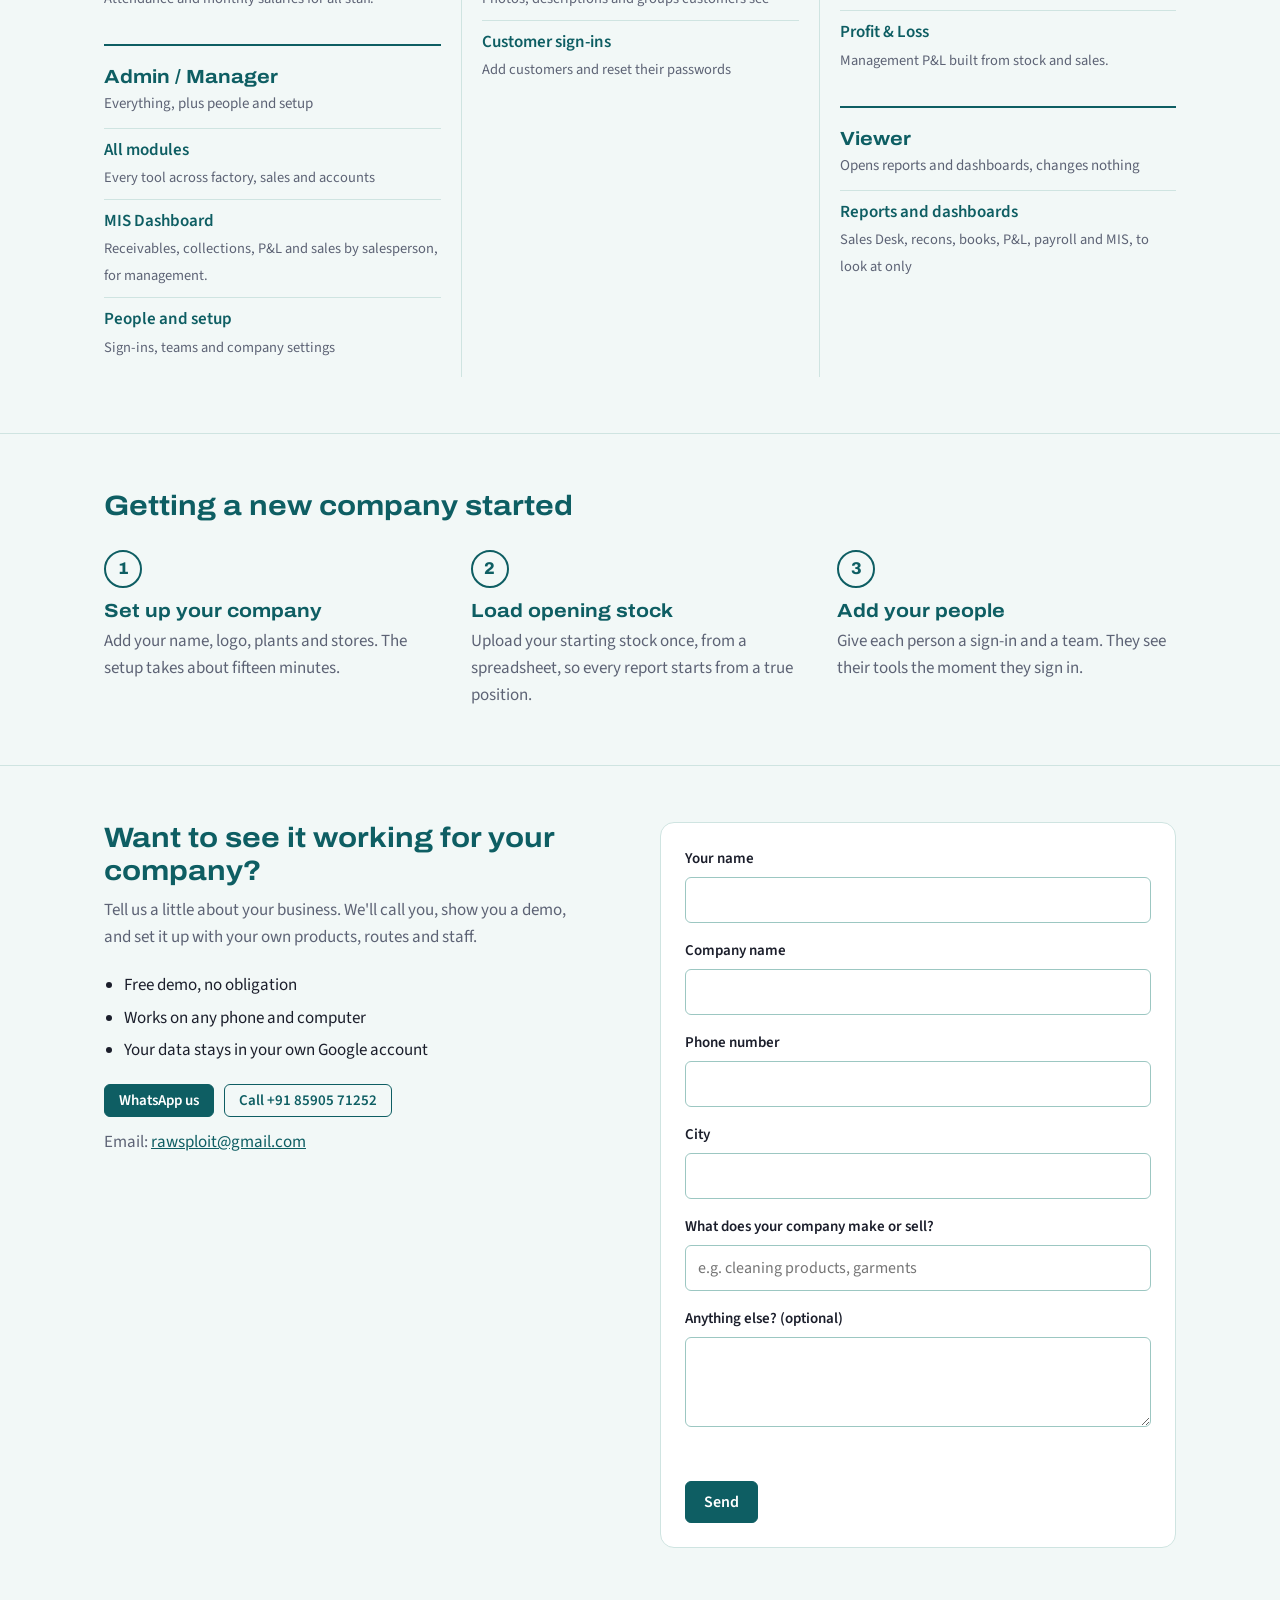
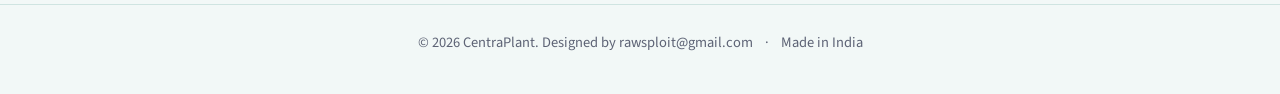
==== commit ed5194f2: "Use the CentraPlant puzzle mark for app icons and header; full logo on the home page Co-Authored-By:" ====
--- a/index.html
+++ b/index.html
@@ -23,7 +23,7 @@
 <header class="bar">
   <div class="wrap">
     <a class="brand" data-page="index.html" aria-label="Home">
-      <span class="brand-mark" data-site-initial aria-hidden="true">C</span>
+      <img class="brand-logo" src="icons/brand-96.png" alt="" width="38" height="38">
       <span class="brand-name" data-site-name>CentraPlant</span>
     </a>
     <div class="bar-actions">
@@ -38,6 +38,7 @@
   <section class="hero">
     <div class="wrap">
       <div>
+        <img class="hero-logo" src="assets/logo-full.png" alt="CentraPlant, Manufacturing Operating System" width="284" height="169">
         <h1>Every movement in the factory, written in one book.</h1>
         <p class="lead">Stock, field sales, collections and accounts for growing manufacturers and distributors, designed for people who use them every day.</p>
         <div class="hero-actions">
--- a/assets/site.css
+++ b/assets/site.css
@@ -63,6 +63,9 @@
   display: grid; place-items: center; font-family: var(--head); font-weight: 800; color: var(--ink); font-size: 16px;
   background: repeating-linear-gradient(to bottom, transparent 0 6px, var(--rule) 6px 7px);
 }
+/* CentraPlant mark (white tile, so it also sits well on a client's coloured sidebar) */
+.brand-logo { width: 38px; height: 38px; border-radius: 8px; display: block; flex: none; }
+.hero-logo { display: block; width: 284px; max-width: 70%; height: auto; margin: 0 0 18px -6px; }
 .brand-name { font-family: var(--head); font-weight: 800; font-stretch: 125%; font-size: 20px; color: var(--ink); }
 .bar-actions { display: flex; gap: 10px; }
 
